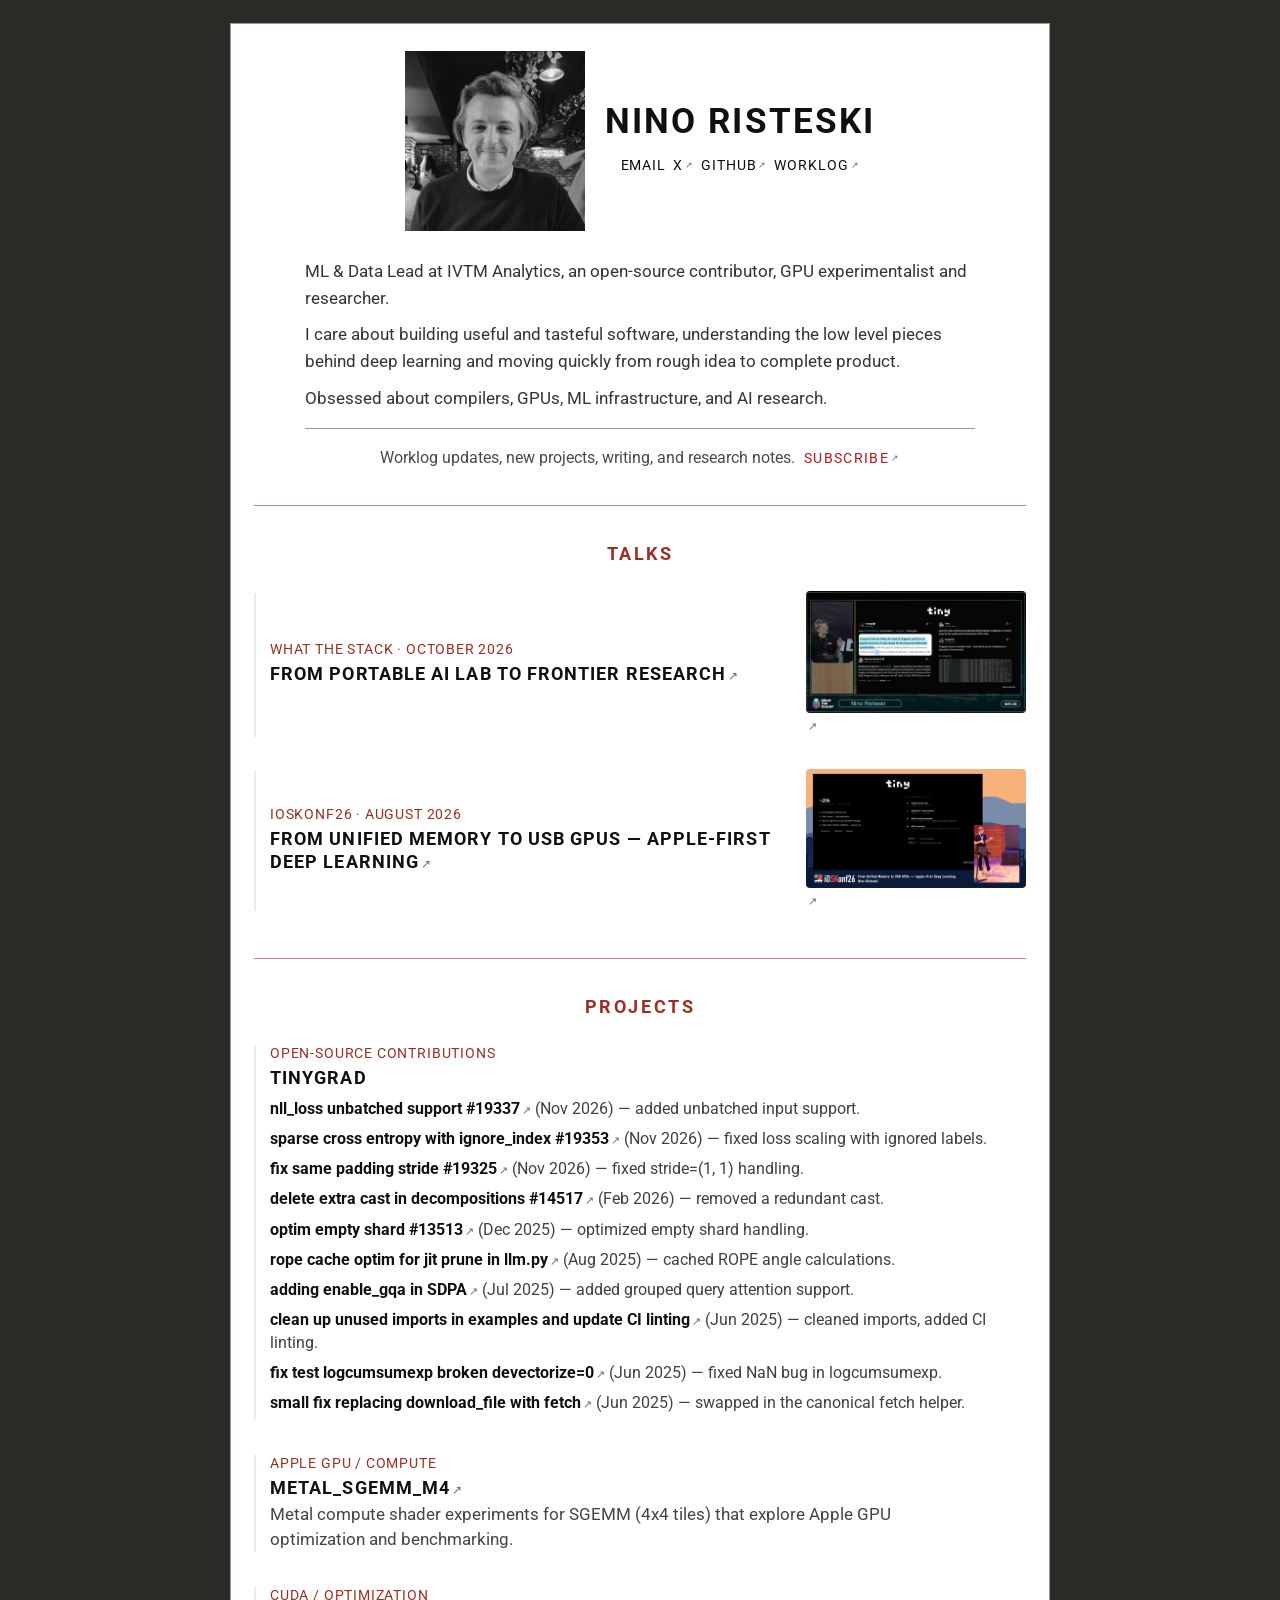
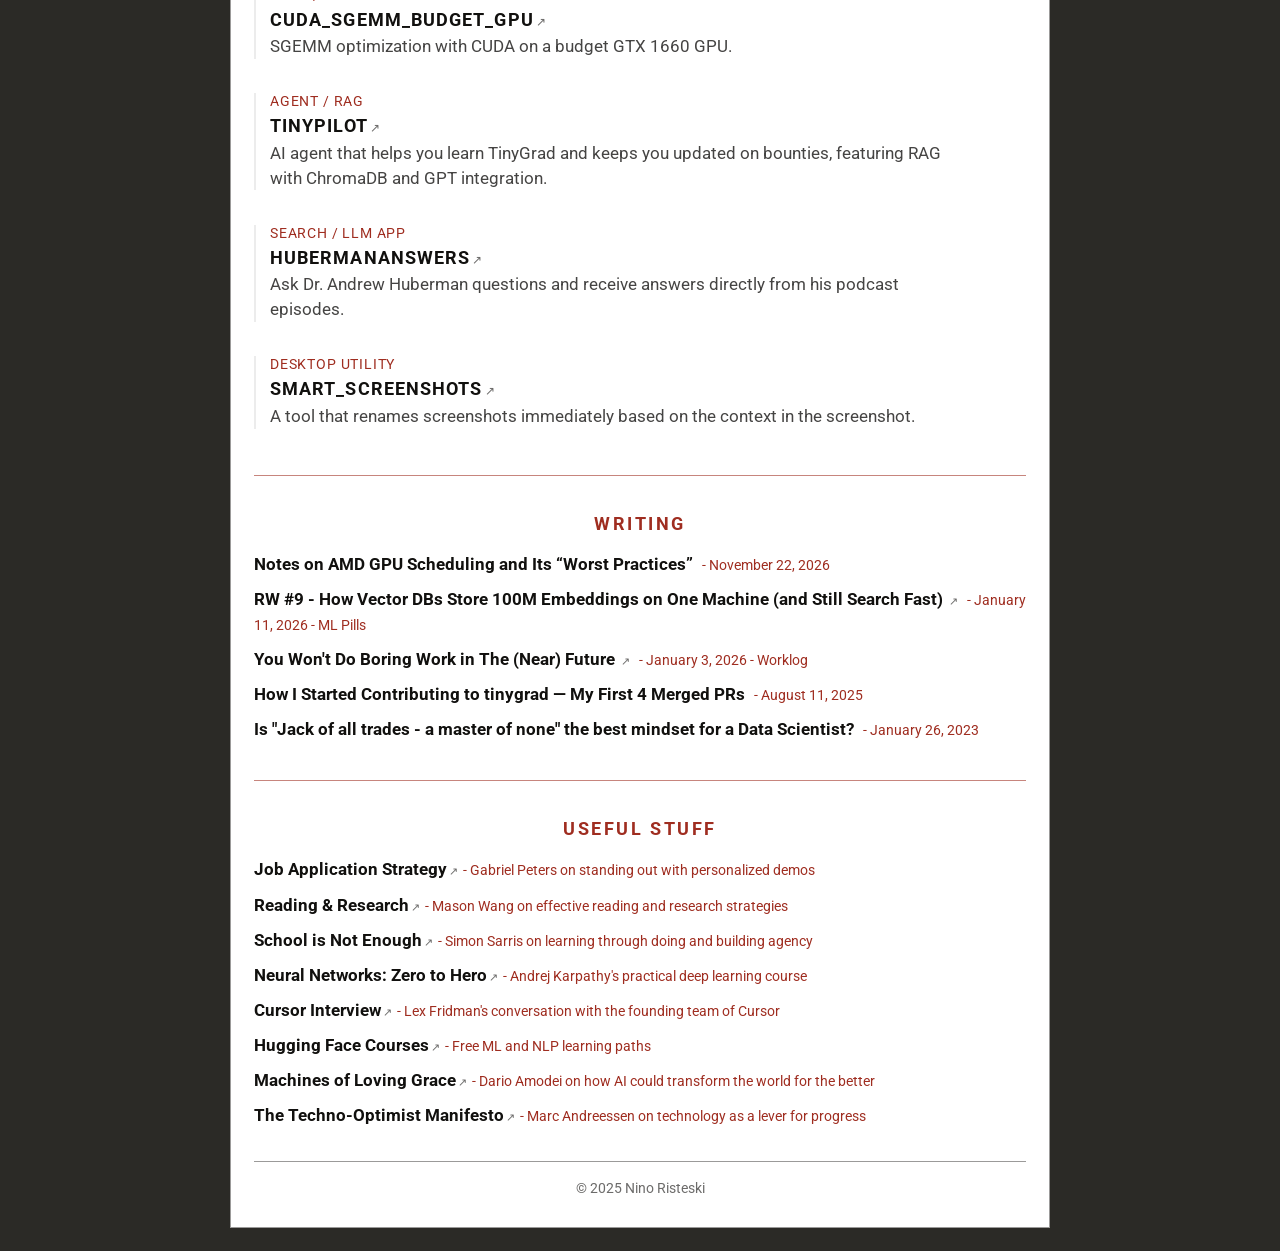
==== index.html @ a2859f85 "add AMD GPU scheduling paper notes to Writing Co-Authored-By: Claude Sonnet 5.5 <noreply@anthropic.c" ====
<!DOCTYPE HTML>
<html lang="en">
<head>
  <meta http-equiv="Content-Type" content="text/html; charset=UTF-8">
  <title>Nino Risteski - ML Engineer</title>
  <meta name="author" content="Nino Risteski">
  <meta name="viewport" content="width=device-width, initial-scale=1.0">
  <link rel="stylesheet" type="text/css" href="stylesheet.css?v=63">
  <link rel="icon" type="image/x-icon" href="favicon/favicon.ico">
  <link rel="apple-touch-icon" sizes="180x180" href="favicon/apple-touch-icon.png">
  <link rel="icon" type="image/png" sizes="32x32" href="favicon/favicon-32x32.png">
  <link rel="icon" type="image/png" sizes="16x16" href="favicon/favicon-16x16.png">
</head>

<body>
  <div class="container">
    <header>
      <div class="header-content">
        <div class="profile-container">
          <div class="profile-image">
            <img src="images/ninopic.jpg" alt="Nino Risteski">
          </div>
        </div>
        <div class="name-title">
          <h1>Nino Risteski</h1>
          <div class="social-links">
            <a href="mailto:ninoristeski@gmail.com">Email</a>
            <a href="https://x.com/ninoristeski">X</a>
            <a href="https://github.com/NinoRisteski/">GitHub</a>
            <a href="https://ninoworklog.substack.com/">Worklog</a>
          </div>
        </div>
      </div>
      
      <div class="intro" aria-label="About Nino Risteski">
        <p>ML &amp; Data Lead at IVTM Analytics, an open-source contributor, GPU experimentalist and researcher.</p>
        <p>I care about building useful and tasteful software, understanding the low level pieces behind deep learning and moving quickly from rough idea to complete product.</p>
        <p>Obsessed about compilers, GPUs, ML infrastructure, and AI research.</p>
      </div>
    </header>

    <section id="subscribe" class="newsletter">
      <p class="newsletter-intro">Worklog updates, new projects, writing, and research notes.</p>
      <a class="newsletter-cta" href="https://ninoworklog.substack.com/subscribe" target="_blank" rel="noopener">
        Subscribe
      </a>
    </section>

    <section id="talks">
      <h2>Talks</h2>
      <div class="projects-grid">
        <div class="project talk-item">
          <div class="talk-text">
            <span class="item-kicker">What The Stack &middot; October 2026</span>
            <h3><a href="https://youtu.be/bxaTsUgCaxg">From Portable AI Lab to Frontier Research</a></h3>
          </div>
          <a href="https://youtu.be/bxaTsUgCaxg" class="talk-image">
            <img src="images/wts-talk.png" alt="Slide from the What The Stack talk on tinygrad, with Nino Risteski presenting">
          </a>
        </div>
        <div class="project talk-item">
          <div class="talk-text">
            <span class="item-kicker">iOSKonf26 &middot; August 2026</span>
            <h3><a href="https://youtu.be/51cpNUsY8YI">From Unified Memory to USB GPUs — Apple-First Deep Learning</a></h3>
          </div>
          <a href="https://youtu.be/51cpNUsY8YI" class="talk-image">
            <img src="images/ioskonf26-talk.png" alt="Slide from the iOSKonf26 talk on Apple-first deep learning, with Nino Risteski presenting">
          </a>
        </div>
      </div>
    </section>

    <section id="projects">
      <h2>Projects</h2>
      <div class="projects-grid">
        <div class="project">
          <span class="item-kicker">Open-source Contributions</span>
          <h3>Tinygrad</h3>
          <ul class="project-commits">
            <li><a href="https://github.com/tinygrad/tinygrad/pull/19337"><strong>nll_loss unbatched support #19337</strong></a> (Nov 2026) — added unbatched input support.</li>
            <li><a href="https://github.com/tinygrad/tinygrad/pull/19353"><strong>sparse cross entropy with ignore_index #19353</strong></a> (Nov 2026) — fixed loss scaling with ignored labels.</li>
            <li><a href="https://github.com/tinygrad/tinygrad/pull/19325"><strong>fix same padding stride #19325</strong></a> (Nov 2026) — fixed stride=(1, 1) handling.</li>
            <li><a href="https://github.com/tinygrad/tinygrad/pull/14517"><strong>delete extra cast in decompositions #14517</strong></a> (Feb 2026) — removed a redundant cast.</li>
            <li><a href="https://github.com/tinygrad/tinygrad/pull/13598"><strong>optim empty shard #13513</strong></a> (Dec 2025) — optimized empty shard handling.</li>
            <li><a href="https://github.com/tinygrad/tinygrad/pull/11678"><strong>rope cache optim for jit prune in llm.py</strong></a> (Aug 2025) — cached ROPE angle calculations.</li>
            <li><a href="https://github.com/tinygrad/tinygrad/pull/11097"><strong>adding enable_gqa in SDPA</strong></a> (Jul 2025) — added grouped query attention support.</li>
            <li><a href="https://github.com/tinygrad/tinygrad/pull/11024"><strong>clean up unused imports in examples and update CI linting</strong></a> (Jun 2025) — cleaned imports, added CI linting.</li>
            <li><a href="https://github.com/tinygrad/tinygrad/pull/10880"><strong>fix test logcumsumexp broken devectorize=0</strong></a> (Jun 2025) — fixed NaN bug in logcumsumexp.</li>
            <li><a href="https://github.com/tinygrad/tinygrad/pull/10877"><strong>small fix replacing download_file with fetch</strong></a> (Jun 2025) — swapped in the canonical fetch helper.</li>
          </ul>
        </div>
        <div class="project">
          <span class="item-kicker">Apple GPU / Compute</span>
          <h3><a href="https://github.com/NinoRisteski/METAL_SGEMM_M4">METAL_SGEMM_M4</a></h3>
          <p>Metal compute shader experiments for SGEMM (4x4 tiles) that explore Apple GPU optimization and benchmarking.</p>
        </div>
        <div class="project">
          <span class="item-kicker">CUDA / Optimization</span>
          <h3><a href="https://github.com/NinoRisteski/CUDA_SGEMM_BUDGET_GPU">CUDA_SGEMM_BUDGET_GPU</a></h3>
          <p>SGEMM optimization with CUDA on a budget GTX 1660 GPU.</p>
        </div>
        <div class="project">
          <span class="item-kicker">Agent / RAG</span>
          <h3><a href="https://github.com/NinoRisteski/tinypilot">TinyPilot</a></h3>
          <p>AI agent that helps you learn TinyGrad and keeps you updated on bounties, featuring RAG with ChromaDB and GPT integration.</p>
        </div>
        <div class="project">
          <span class="item-kicker">Search / LLM App</span>
          <h3><a href="https://github.com/NinoRisteski/HubermanAnswers">HubermanAnswers</a></h3>
          <p>Ask Dr. Andrew Huberman questions and receive answers directly from his podcast episodes.</p>
        </div>
        <div class="project">
          <span class="item-kicker">Desktop Utility</span>
          <h3><a href="https://github.com/NinoRisteski/smart_screenshots">smart_screenshots</a></h3>
          <p>A tool that renames screenshots immediately based on the context in the screenshot.</p>
        </div>
      </div>
    </section>

    <section id="blog">
      <h2>Writing</h2>
      <ul class="blog-list">
        <li>
          <a href="blogs/amd-gpu-scheduling-worst-practices.html">
            <strong>Notes on AMD GPU Scheduling and Its “Worst Practices”</strong>
          </a>
          <span class="post-date">November 22, 2026</span>
        </li>
        <li>
          <a href="https://mlpills.substack.com/p/rw-9-how-vector-dbs-store-100m-embeddings">
            <strong>RW #9 - How Vector DBs Store 100M Embeddings on One Machine (and Still Search Fast)</strong>
          </a>
          <span class="post-date">January 11, 2026 - ML Pills</span>
        </li>
        <li>
          <a href="https://ninoworklog.substack.com/p/you-wont-do-boring-work-in-the-near">
            <strong>You Won't Do Boring Work in The (Near) Future</strong>
          </a>
          <span class="post-date">January 3, 2026 - Worklog</span>
        </li>
        <li>
          <a href="blogs/how-i-started-contributing-to-tinygrad.html">
            <strong>How I Started Contributing to tinygrad — My First 4 Merged PRs</strong>
          </a>
          <span class="post-date">August 11, 2025</span>
        </li>
        <li>
          <a href="blogs/jack-of-all-trades-data-scientist.html">
            <strong>Is "Jack of all trades - a master of none" the best mindset for a Data Scientist?</strong>
          </a>
          <span class="post-date">January 26, 2023</span>
        </li>
      </ul>
    </section>

    <section id="recommendations">
      <h2>Useful Stuff</h2>
      <ul class="recommendations-list">
        <li><a href="https://x.com/GabrielPeterss4/status/1898566138352820561"><strong>Job Application Strategy</strong></a><span class="item-note">Gabriel Peters on standing out with personalized demos</span></li>
        <li><a href="https://masonjwang.com/writing/reading-research"><strong>Reading & Research</strong></a><span class="item-note">Mason Wang on effective reading and research strategies</span></li>
        <li><a href="https://map.simonsarris.com/p/school-is-not-enough"><strong>School is Not Enough</strong></a><span class="item-note">Simon Sarris on learning through doing and building agency</span></li>
        <li><a href="https://karpathy.ai/zero-to-hero.html"><strong>Neural Networks: Zero to Hero</strong></a><span class="item-note">Andrej Karpathy's practical deep learning course</span></li>
        <li><a href="https://x.com/lexfridman/status/1843010390772605183"><strong>Cursor Interview</strong></a><span class="item-note">Lex Fridman's conversation with the founding team of Cursor</span></li>
        <li><a href="https://huggingface.co/learn"><strong>Hugging Face Courses</strong></a><span class="item-note">Free ML and NLP learning paths</span></li>
        <li><a href="https://darioamodei.com/machines-of-loving-grace"><strong>Machines of Loving Grace</strong></a><span class="item-note">Dario Amodei on how AI could transform the world for the better</span></li>
        <li><a href="https://a16z.com/the-techno-optimist-manifesto/"><strong>The Techno-Optimist Manifesto</strong></a><span class="item-note">Marc Andreessen on technology as a lever for progress</span></li>
      </ul>
    </section>

    <footer>
      <p>© 2025 Nino Risteski</p>
    </footer>
  </div>
</body>
</html>
---- stylesheet.css ----
@import url('https://fonts.googleapis.com/css2?family=Roboto:wght@300;400;500;700&display=swap');

:root {
  --outer-color: #2b2a26;
  --background-color: #ffffff;
  --paper-color: #ffffff;
  --text-color: #11100e;
  --muted-color: rgba(17, 16, 14, 0.62);
  --faint-color: rgba(17, 16, 14, 0.08);
  --border-color: rgba(17, 16, 14, 0.22);
  --strong-border-color: rgba(17, 16, 14, 0.42);
  --accent-color: #b81717;
  --accent-soft: rgba(184, 23, 23, 0.08);
  --secondary-accent: #1f4f7a;
  --secondary-soft: rgba(31, 79, 122, 0.08);
  --gold-accent: #a36a13;
  --section-color: #9f2d20;
  --font-heading: 'Roboto', Arial, sans-serif;
  --font-body: 'Roboto', Arial, sans-serif;
}

* {
  box-sizing: border-box;
  margin: 0;
  padding: 0;
}

html {
  background: var(--outer-color);
  font-size: 20px;
}

body {
  min-height: 100vh;
  color: var(--text-color);
  background: var(--outer-color);
  font-family: var(--font-body);
  font-size: 16px;
  font-weight: 400;
  line-height: 1.5;
  letter-spacing: 0;
  padding: 1.15rem;
}

.container {
  position: relative;
  width: min(100%, 820px);
  margin: 0 auto;
  padding: 1.15rem 1.15rem 1.4rem;
  border: 1px solid var(--strong-border-color);
  background: var(--background-color);
}

h1,
h2,
h3,
h4,
h5,
h6 {
  color: var(--text-color);
  font-family: var(--font-heading);
  line-height: 1.25;
  text-transform: uppercase;
}

h1 {
  margin-bottom: 0.25rem;
  font-size: 1.45rem;
  letter-spacing: 0.06em;
}

h2 {
  font-size: 0.92rem;
  letter-spacing: 0.14em;
}

h3 {
  margin-bottom: 0.2rem;
  font-size: 0.9rem;
  letter-spacing: 0.06em;
}

p {
  margin-bottom: 0.55rem;
}

a {
  position: relative;
  color: var(--text-color);
  text-decoration: none;
  text-decoration-thickness: 1px;
  text-underline-offset: 3px;
  transition: color 0.18s ease, border-color 0.18s ease, background-color 0.18s ease;
}

a[href^="http"]::after {
  content: '↗';
  margin-left: 0.18em;
  color: var(--muted-color);
  font-size: 0.68em;
  font-weight: 400;
}

a:hover {
  color: var(--accent-color);
}

a:hover::after {
  color: var(--accent-color);
}

a::before {
  content: '';
  position: absolute;
  right: 0;
  bottom: -2px;
  left: 0;
  height: 1px;
  background: currentColor;
  transform: scaleX(0);
  transform-origin: left;
  transition: transform 0.18s ease;
}

a:hover::before {
  transform: scaleX(1);
}

header {
  display: flex;
  flex-direction: column;
  align-items: center;
  margin-bottom: 0.85rem;
  text-align: center;
}

.header-content {
  display: flex;
  align-items: center;
  justify-content: center;
  gap: 1rem;
  width: 100%;
  margin-bottom: 0.7rem;
}

.profile-container {
  flex-shrink: 0;
}

.profile-image {
  width: 180px;
  height: 180px;
  overflow: hidden;
}

.profile-image img {
  display: block;
  width: 100%;
  height: 100%;
  object-fit: cover;
}

.name-title {
  max-width: 430px;
  text-align: center;
}

.social-links {
  display: flex;
  flex-wrap: wrap;
  justify-content: center;
  gap: 0.35rem;
}

.social-links a {
  display: inline-flex;
  align-items: center;
  min-height: 1.65rem;
  padding: 0;
  font-size: 0.68rem;
  letter-spacing: 0.07em;
  text-transform: uppercase;
}

.social-links a:hover {
  color: var(--accent-color);
}

.social-links a::before {
  display: none;
}

.intro {
  position: relative;
  width: min(100%, 670px);
  padding: 0.65rem 0 0;
  color: rgba(17, 16, 14, 0.85);
  font-size: 0.86rem;
  line-height: 1.55;
  text-align: left;
}

.intro p {
  margin-bottom: 0.5rem;
}

.intro p:last-child {
  margin-bottom: 0;
}

.research-line {
  margin-top: 0.55rem;
  padding-top: 0.55rem;
  border-top: 1px solid var(--border-color);
}

.research-line span {
  display: block;
  margin-bottom: 0.18rem;
  color: var(--accent-color);
  font-size: inherit;
  font-weight: 400;
  letter-spacing: 0.1em;
  text-transform: uppercase;
}

.newsletter {
  display: flex;
  align-items: center;
  justify-content: center;
  gap: 0.45rem;
  max-width: 670px;
  margin: 0.75rem auto 0.95rem;
  padding: 0.5rem 0;
}

.newsletter-intro {
  margin: 0;
  color: rgba(17, 16, 14, 0.76);
  font-size: 0.8rem;
}

.newsletter-cta {
  display: inline-flex;
  align-items: center;
  justify-content: center;
  min-height: 1.85rem;
  padding: 0;
  color: var(--accent-color);
  font-size: 0.68rem;
  letter-spacing: 0.1em;
  text-transform: uppercase;
  white-space: nowrap;
}

.newsletter-cta::before {
  display: none;
}

.newsletter-cta::after {
  color: var(--accent-color);
}

.newsletter-cta:hover {
  color: var(--text-color);
}

section {
  position: relative;
  padding: 1.8rem 0 1.6rem;
  border-top: 1px solid var(--strong-border-color);
}

section > h2 {
  margin-bottom: 0.65rem;
}

#talks > h2,
#projects > h2,
#blog > h2,
#recommendations > h2 {
  text-align: center;
}

#projects,
#talks,
#blog,
#recommendations {
  border-top-color: rgba(159, 45, 32, 0.58);
}

#projects > h2,
#projects .item-kicker,
#talks > h2,
#talks .item-kicker,
#blog > h2,
#blog .post-date,
#recommendations > h2,
#recommendations .item-note {
  color: var(--section-color);
}

.projects-grid {
  display: grid;
  gap: 0.3rem;
}

.project {
  position: relative;
  padding: 0.62rem 0 0.66rem 0.8rem;
}

.project::before {
  content: '';
  position: absolute;
  top: 0.72rem;
  bottom: 0.72rem;
  left: 0;
  width: 2px;
  background: var(--faint-color);
}

.project:hover::before {
  background: var(--accent-color);
}

.project p {
  max-width: 700px;
  margin: 0;
  color: rgba(17, 16, 14, 0.78);
}

.item-kicker,
.post-date,
.item-note {
  display: block;
  color: var(--muted-color);
  font-size: 0.68rem;
  letter-spacing: 0.06em;
}

.item-kicker {
  margin-bottom: 0.18rem;
  text-transform: uppercase;
}

.project-commits {
  margin-top: 0.38rem;
  padding-left: 0;
  list-style: none;
}

.talk-item {
  display: flex;
  align-items: center;
  gap: 1.2rem;
  justify-content: space-between;
}

.talk-text {
  flex: 1;
  min-width: 0;
}

.talk-image {
  flex-shrink: 0;
  display: block;
  width: 220px;
}

.talk-image img {
  display: block;
  width: 100%;
  height: auto;
  border-radius: 4px;
}

@media (max-width: 640px) {
  .talk-item {
    flex-direction: column;
    align-items: flex-start;
  }

  .talk-image {
    width: 100%;
  }
}

.project-commits li {
  position: relative;
  margin-bottom: 0.34rem;
  color: rgba(17, 16, 14, 0.8);
  font-size: 0.82rem;
  line-height: 1.42;
}

.blog-list,
.recommendations-list {
  list-style: none;
}

.blog-list li,
.recommendations-list li {
  display: block;
  padding: 0.26rem 0;
}

.blog-list a,
.recommendations-list a {
  font-weight: 700;
}

.blog-list .post-date,
.recommendations-list .item-note {
  display: inline;
  margin-left: 0.25rem;
  font-size: 0.7rem;
  letter-spacing: 0;
}

.blog-list .post-date::before,
.recommendations-list .item-note::before {
  content: '- ';
}

#recommendations {
  padding-bottom: 0.55rem;
}

footer {
  margin-top: 0.8rem;
  padding-top: 0.8rem;
  border-top: 1px solid var(--strong-border-color);
  color: var(--muted-color);
  font-size: 0.68rem;
  text-align: center;
}

footer p {
  margin: 0;
}

.blog-post-container {
  min-height: 100vh;
  padding-top: 1.25rem;
}

.blog-post-container header {
  align-items: center;
  margin-bottom: 1rem;
  padding-bottom: 0.8rem;
  border-bottom: 1px solid var(--strong-border-color);
  text-align: left;
}

.blog-post-container .back-link {
  display: inline-block;
  margin-bottom: 0.85rem;
  color: var(--muted-color);
  font-size: 0.72rem;
  letter-spacing: 0.08em;
  text-transform: uppercase;
}

.blog-post-container .back-link::after {
  content: '';
}

.blog-post-container h1 {
  max-width: 680px;
  margin-bottom: 0.35rem;
  font-size: 1.35rem;
}

.post-meta {
  color: var(--muted-color);
  font-size: 0.78rem;
}

.blog-post-content {
  max-width: 680px;
  margin: 0 auto;
  font-size: 16px;
  line-height: 1.65;
}

.blog-post-content h1 {
  margin: 0.2rem 0 0.8rem;
  font-size: 1.25rem;
}

.blog-post-content h2 {
  margin: 1.3rem 0 0.5rem;
  padding-top: 0.6rem;
  border-top: 1px solid var(--border-color);
  font-size: 1rem;
  letter-spacing: 0.08em;
}

.blog-post-content h3 {
  margin: 1rem 0 0.4rem;
  font-size: 0.9rem;
}

.blog-post-content p {
  margin-bottom: 0.85rem;
}

.blog-post-content ul,
.blog-post-content ol {
  margin: 0 0 0.95rem;
  padding-left: 1.2rem;
}

.blog-post-content li {
  margin-bottom: 0.3rem;
}

.blog-post-content code {
  padding: 0;
  color: var(--accent-color);
  font-family: ui-monospace, SFMono-Regular, Menlo, Monaco, Consolas, monospace;
  font-size: 0.9em;
}

.blog-post-content pre,
.blog-post-content .codehilite {
  margin: 0.9rem 0 1rem;
  padding: 0.65rem 0;
  overflow-x: auto;
  border-top: 1px solid var(--border-color);
  border-bottom: 1px solid var(--border-color);
}

.blog-post-content pre code {
  padding: 0;
  background: transparent;
}

.blog-post-content .codehilite pre {
  margin: 0;
  padding: 0;
  border: 0;
  background: transparent !important;
}

.blog-post-content .hero-image {
  display: flex;
  justify-content: center;
  margin: 0.9rem 0 1.1rem;
}

.blog-post-content .hero-image img {
  max-width: 100%;
  height: auto;
  border: 1px solid var(--border-color);
}

@media (min-width: 768px) {
  body {
    font-size: 16.5px;
  }

  h1 {
    font-size: 1.75rem;
  }

  .container {
    padding-top: 1.35rem;
  }
}

@media (max-width: 640px) {
  body {
    padding: 0.65rem;
  }

  .container {
    padding: 1rem 0.9rem 1.3rem;
  }

  .header-content {
    flex-direction: column;
    gap: 0.75rem;
  }

  .name-title {
    text-align: center;
  }

  .social-links {
    justify-content: center;
  }

  .intro {
    padding-right: 0.65rem;
    padding-left: 0.65rem;
    font-size: 0.8rem;
  }

  .research-line {
    display: block;
  }

  .research-line span {
    display: block;
    margin-bottom: 0.22rem;
  }

  .newsletter {
    align-items: center;
    flex-wrap: wrap;
    gap: 0.35rem;
    text-align: center;
  }
}
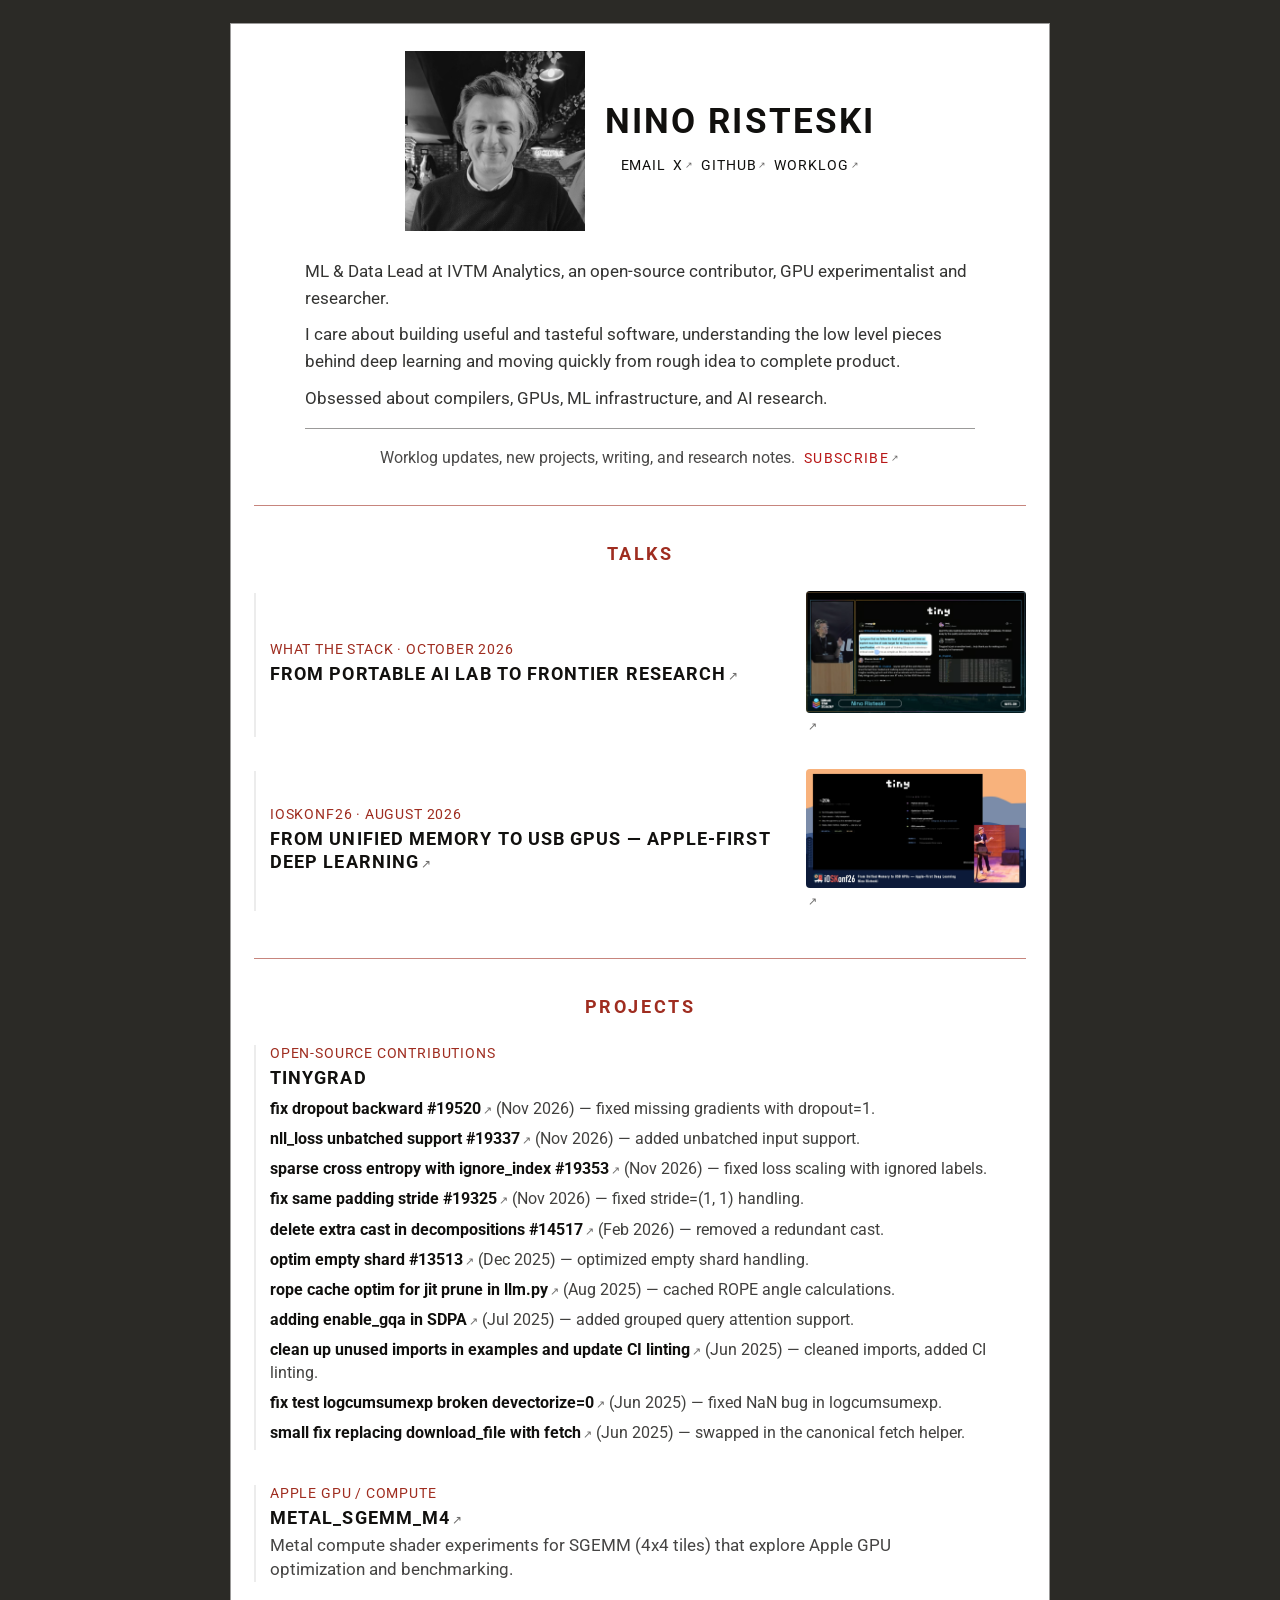
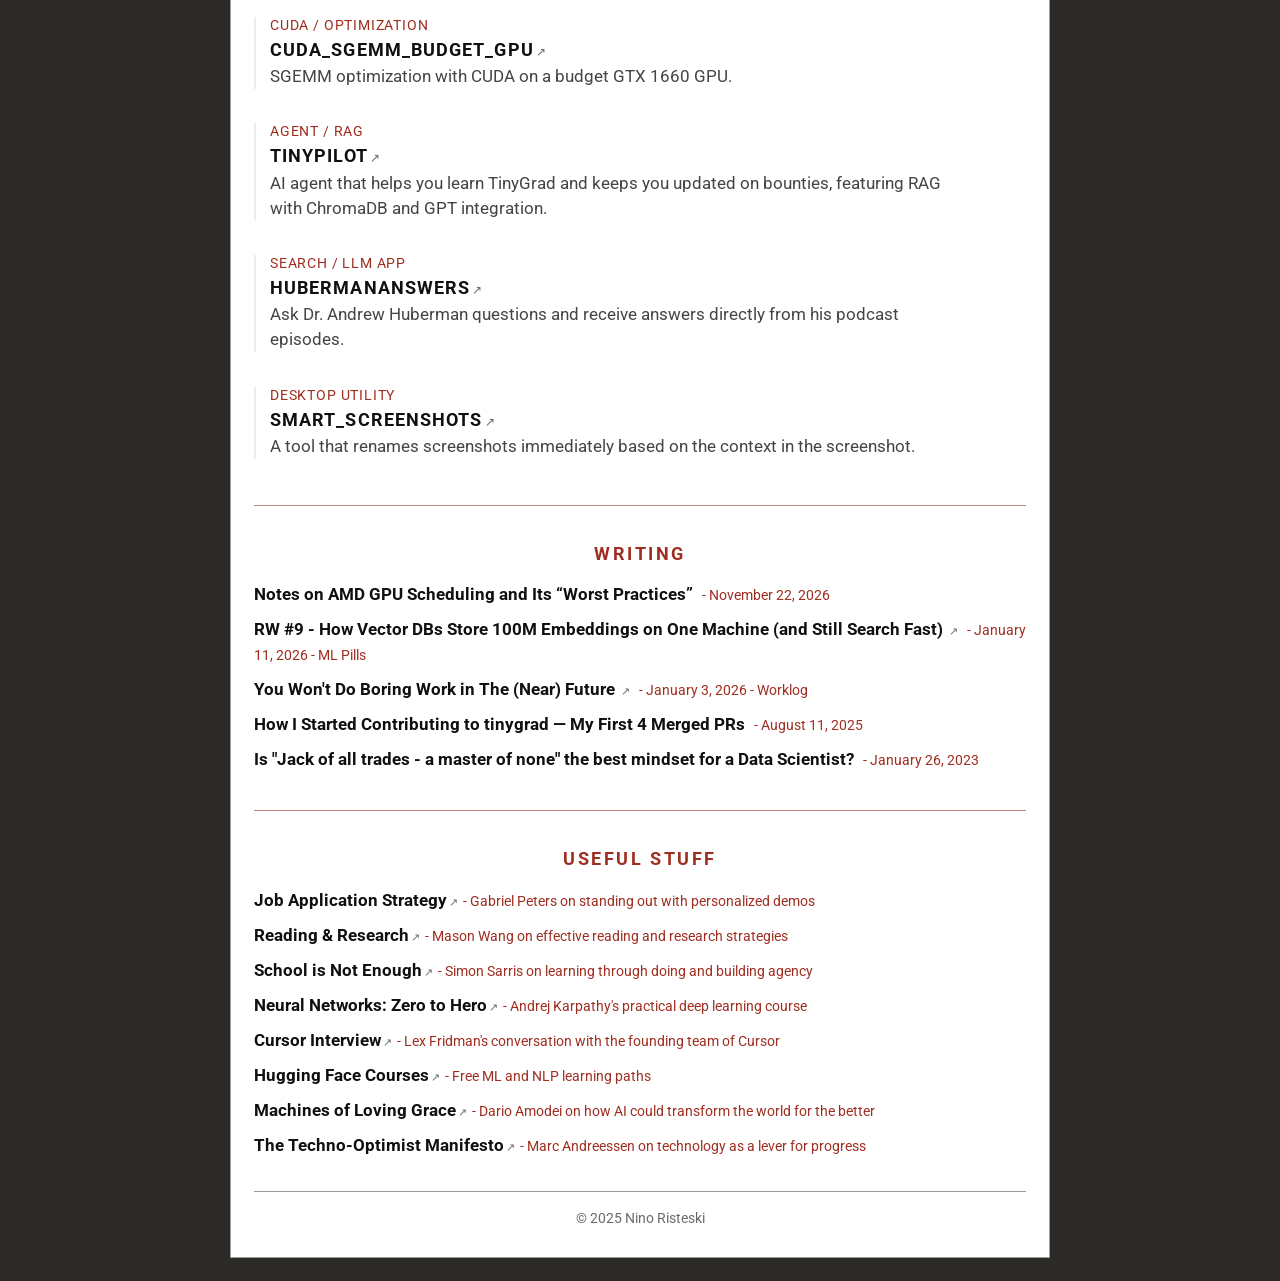
==== commit 36ab4d74: "add tinygrad PR #19520 Co-Authored-By: Claude Sonnet 5.5 <noreply@anthropic.com>" ====
--- a/index.html
+++ b/index.html
@@ -77,6 +77,7 @@
           <span class="item-kicker">Open-source Contributions</span>
           <h3>Tinygrad</h3>
           <ul class="project-commits">
+            <li><a href="https://github.com/tinygrad/tinygrad/pull/19520"><strong>fix dropout backward #19520</strong></a> (Nov 2026) — fixed missing gradients with dropout=1.</li>
             <li><a href="https://github.com/tinygrad/tinygrad/pull/19337"><strong>nll_loss unbatched support #19337</strong></a> (Nov 2026) — added unbatched input support.</li>
             <li><a href="https://github.com/tinygrad/tinygrad/pull/19353"><strong>sparse cross entropy with ignore_index #19353</strong></a> (Nov 2026) — fixed loss scaling with ignored labels.</li>
             <li><a href="https://github.com/tinygrad/tinygrad/pull/19325"><strong>fix same padding stride #19325</strong></a> (Nov 2026) — fixed stride=(1, 1) handling.</li>
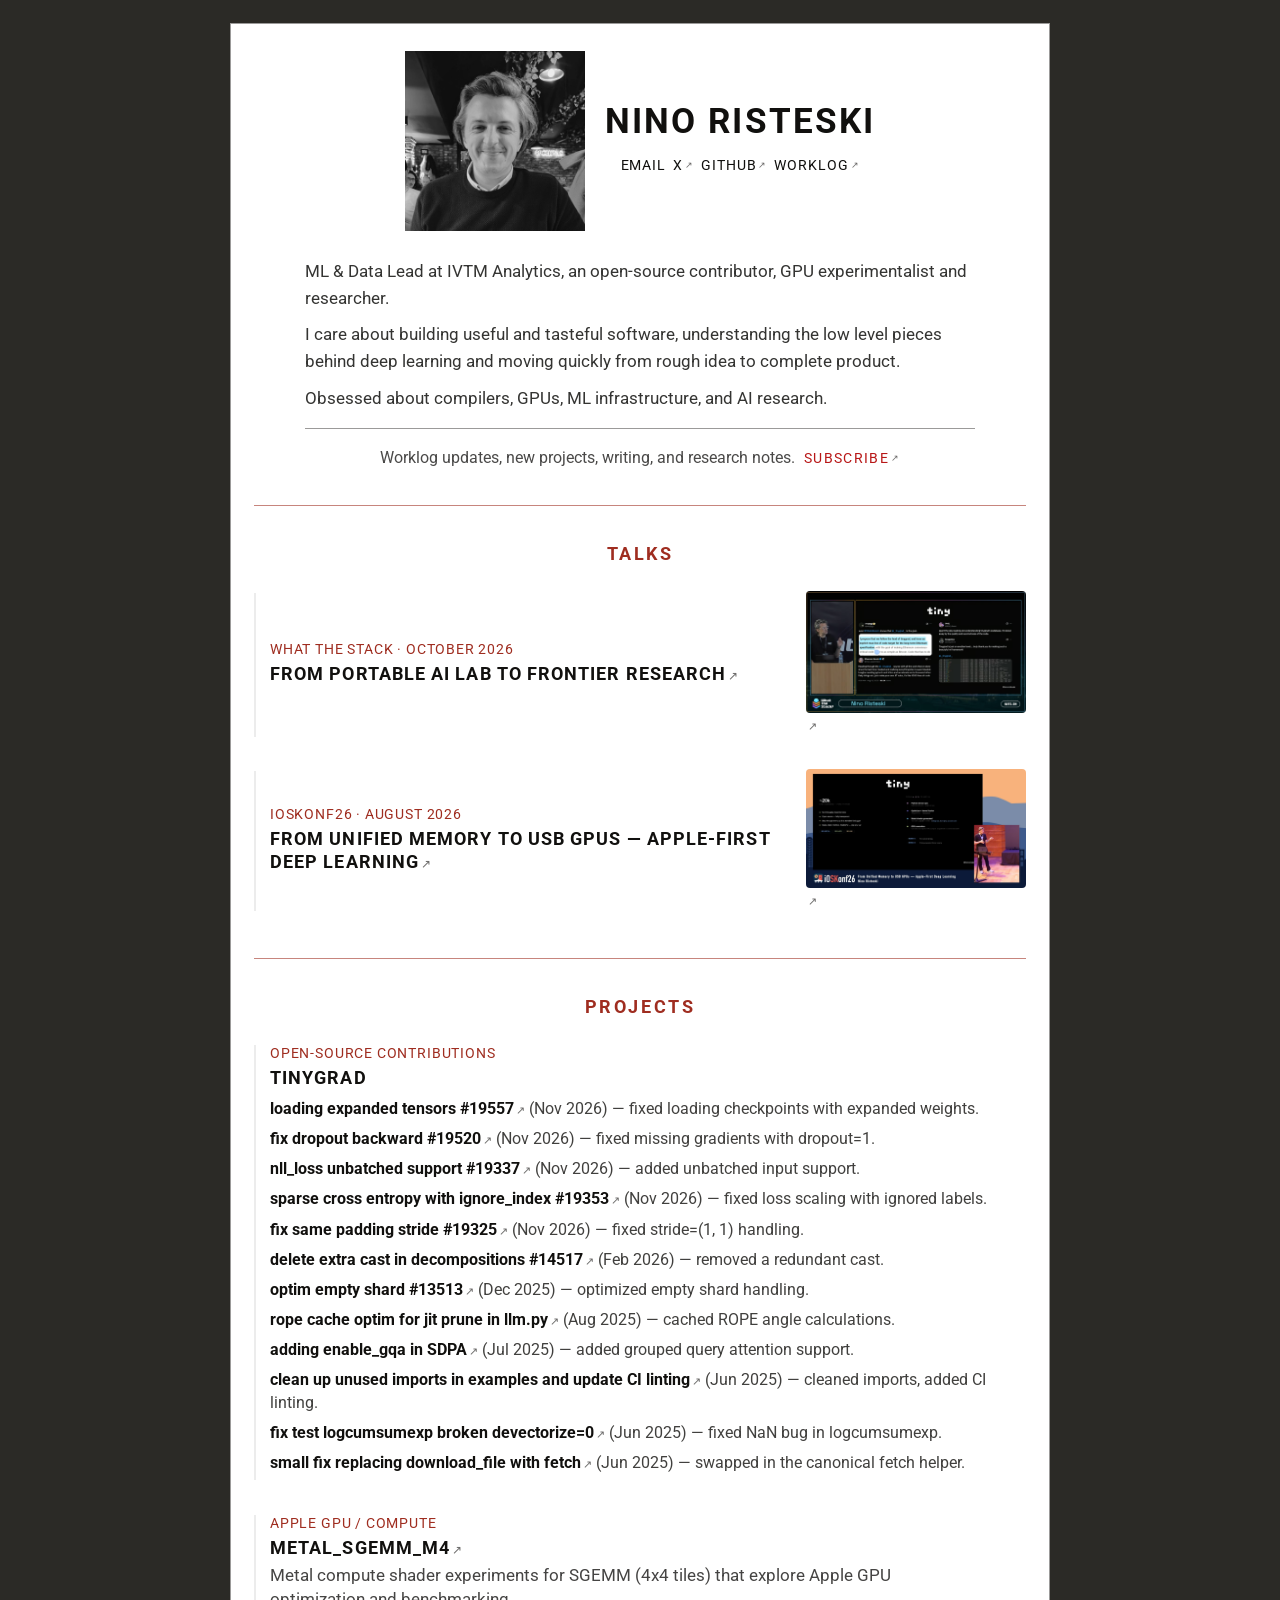
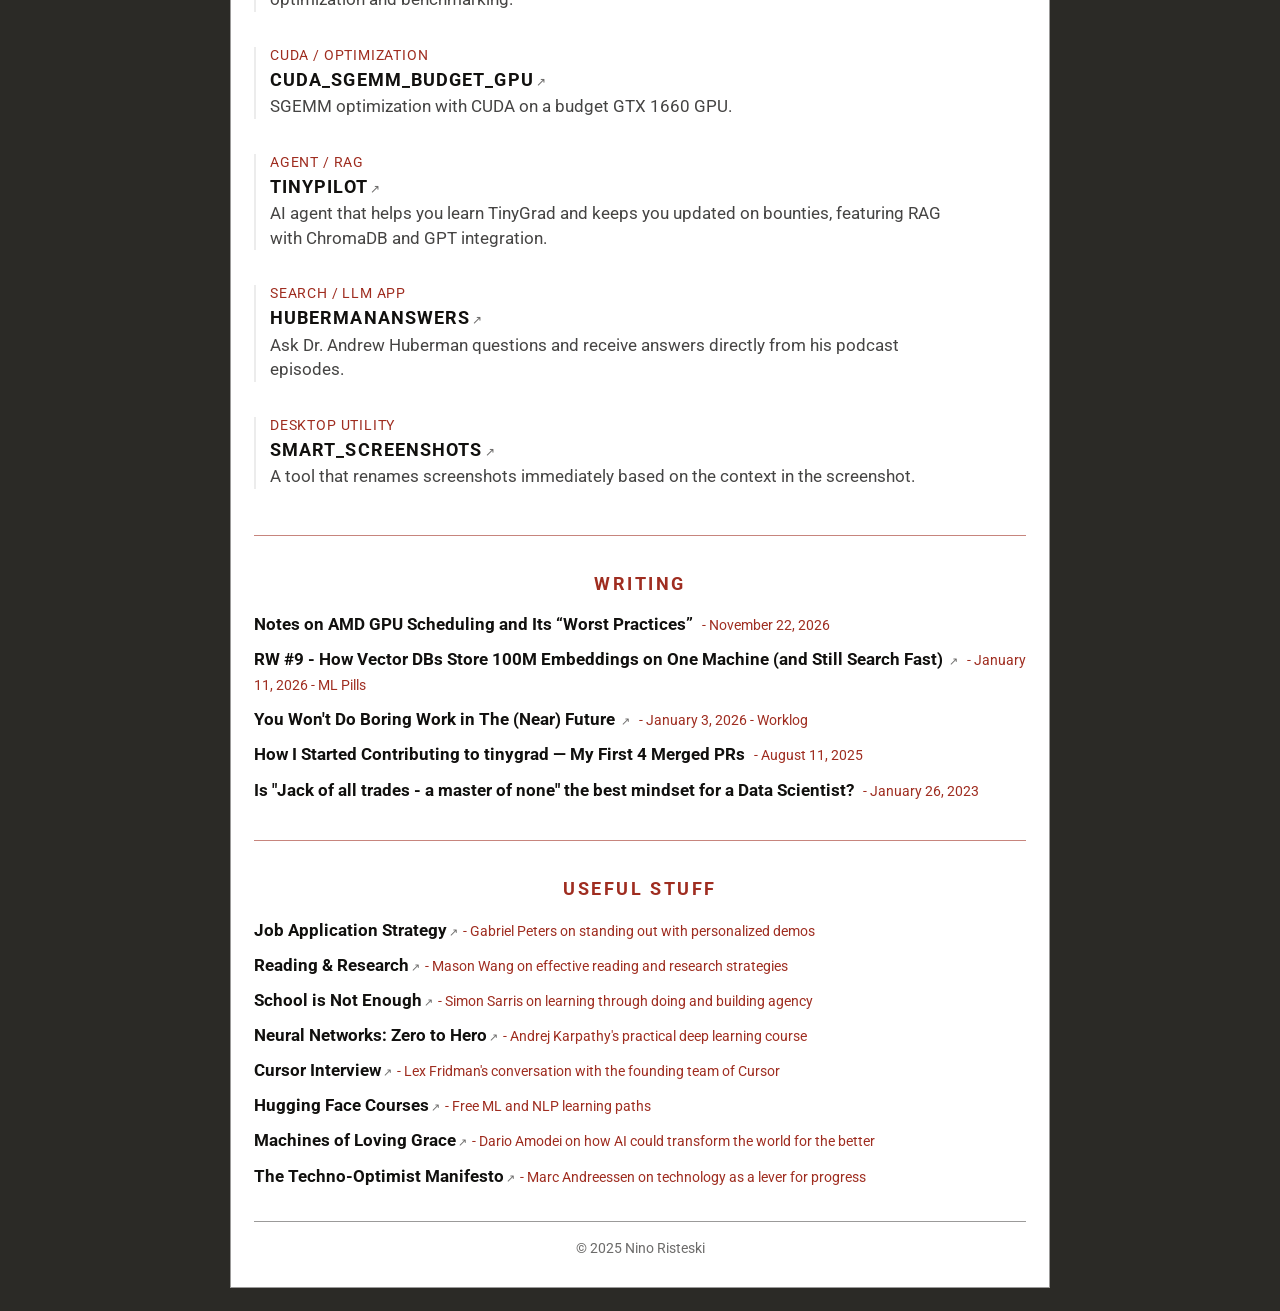
==== commit a24291bc: "add tinygrad PR #19557 Co-Authored-By: Claude Sonnet 5.5 <noreply@anthropic.com>" ====
--- a/index.html
+++ b/index.html
@@ -77,6 +77,7 @@
           <span class="item-kicker">Open-source Contributions</span>
           <h3>Tinygrad</h3>
           <ul class="project-commits">
+            <li><a href="https://github.com/tinygrad/tinygrad/pull/19557"><strong>loading expanded tensors #19557</strong></a> (Nov 2026) — fixed loading checkpoints with expanded weights.</li>
             <li><a href="https://github.com/tinygrad/tinygrad/pull/19520"><strong>fix dropout backward #19520</strong></a> (Nov 2026) — fixed missing gradients with dropout=1.</li>
             <li><a href="https://github.com/tinygrad/tinygrad/pull/19337"><strong>nll_loss unbatched support #19337</strong></a> (Nov 2026) — added unbatched input support.</li>
             <li><a href="https://github.com/tinygrad/tinygrad/pull/19353"><strong>sparse cross entropy with ignore_index #19353</strong></a> (Nov 2026) — fixed loss scaling with ignored labels.</li>
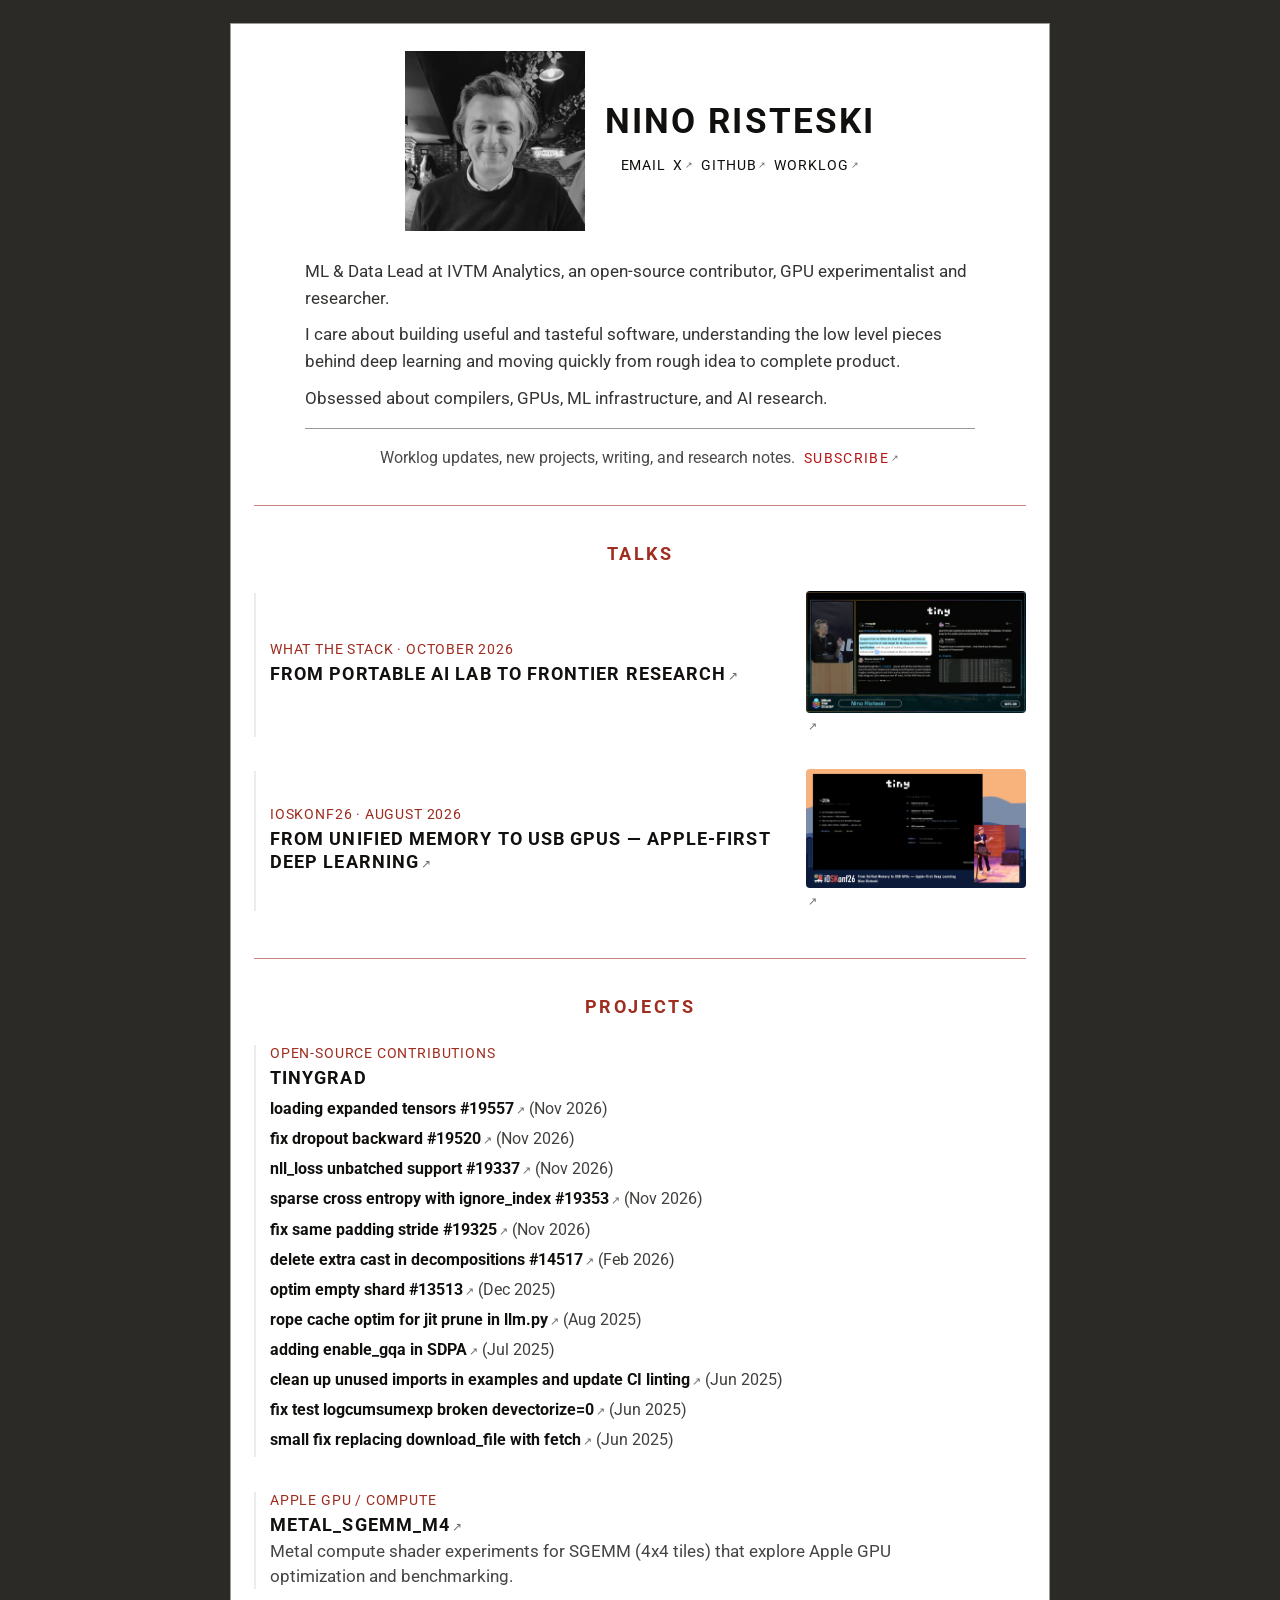
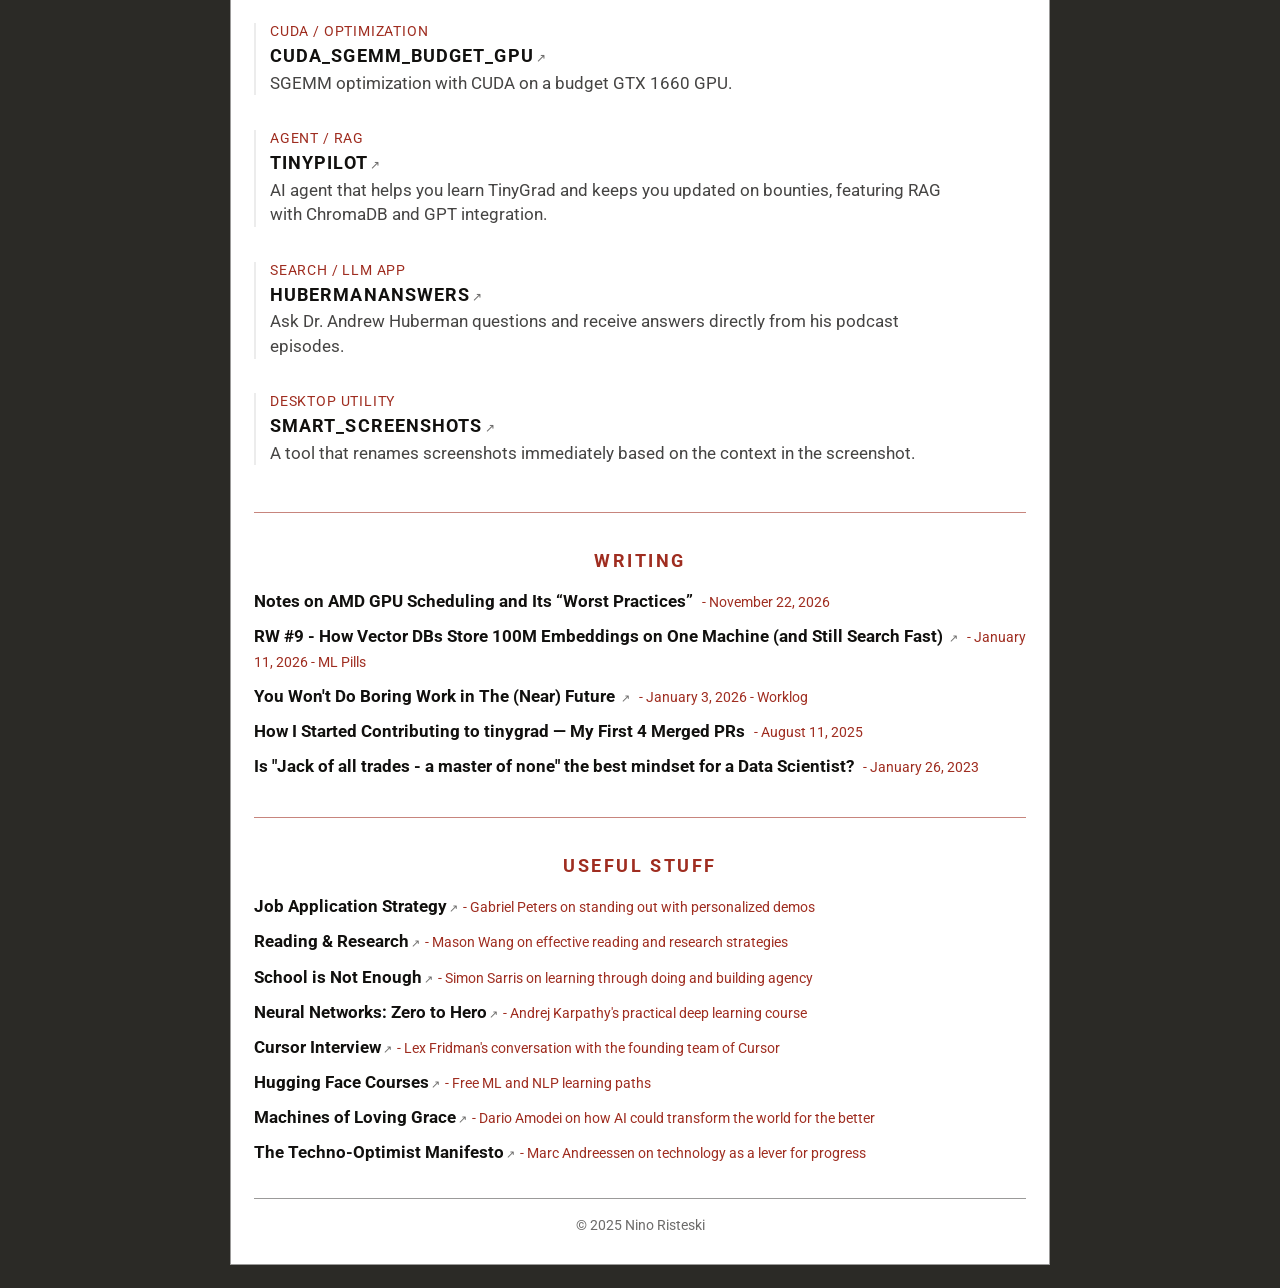
==== commit 7e0a931d: "remove descriptions from tinygrad contributions Co-Authored-By: Claude Sonnet 5.5 <noreply@anthropic" ====
--- a/index.html
+++ b/index.html
@@ -77,18 +77,18 @@
           <span class="item-kicker">Open-source Contributions</span>
           <h3>Tinygrad</h3>
           <ul class="project-commits">
-            <li><a href="https://github.com/tinygrad/tinygrad/pull/19557"><strong>loading expanded tensors #19557</strong></a> (Nov 2026) — fixed loading checkpoints with expanded weights.</li>
-            <li><a href="https://github.com/tinygrad/tinygrad/pull/19520"><strong>fix dropout backward #19520</strong></a> (Nov 2026) — fixed missing gradients with dropout=1.</li>
-            <li><a href="https://github.com/tinygrad/tinygrad/pull/19337"><strong>nll_loss unbatched support #19337</strong></a> (Nov 2026) — added unbatched input support.</li>
-            <li><a href="https://github.com/tinygrad/tinygrad/pull/19353"><strong>sparse cross entropy with ignore_index #19353</strong></a> (Nov 2026) — fixed loss scaling with ignored labels.</li>
-            <li><a href="https://github.com/tinygrad/tinygrad/pull/19325"><strong>fix same padding stride #19325</strong></a> (Nov 2026) — fixed stride=(1, 1) handling.</li>
-            <li><a href="https://github.com/tinygrad/tinygrad/pull/14517"><strong>delete extra cast in decompositions #14517</strong></a> (Feb 2026) — removed a redundant cast.</li>
-            <li><a href="https://github.com/tinygrad/tinygrad/pull/13598"><strong>optim empty shard #13513</strong></a> (Dec 2025) — optimized empty shard handling.</li>
-            <li><a href="https://github.com/tinygrad/tinygrad/pull/11678"><strong>rope cache optim for jit prune in llm.py</strong></a> (Aug 2025) — cached ROPE angle calculations.</li>
-            <li><a href="https://github.com/tinygrad/tinygrad/pull/11097"><strong>adding enable_gqa in SDPA</strong></a> (Jul 2025) — added grouped query attention support.</li>
-            <li><a href="https://github.com/tinygrad/tinygrad/pull/11024"><strong>clean up unused imports in examples and update CI linting</strong></a> (Jun 2025) — cleaned imports, added CI linting.</li>
-            <li><a href="https://github.com/tinygrad/tinygrad/pull/10880"><strong>fix test logcumsumexp broken devectorize=0</strong></a> (Jun 2025) — fixed NaN bug in logcumsumexp.</li>
-            <li><a href="https://github.com/tinygrad/tinygrad/pull/10877"><strong>small fix replacing download_file with fetch</strong></a> (Jun 2025) — swapped in the canonical fetch helper.</li>
+            <li><a href="https://github.com/tinygrad/tinygrad/pull/19557"><strong>loading expanded tensors #19557</strong></a> (Nov 2026)</li>
+            <li><a href="https://github.com/tinygrad/tinygrad/pull/19520"><strong>fix dropout backward #19520</strong></a> (Nov 2026)</li>
+            <li><a href="https://github.com/tinygrad/tinygrad/pull/19337"><strong>nll_loss unbatched support #19337</strong></a> (Nov 2026)</li>
+            <li><a href="https://github.com/tinygrad/tinygrad/pull/19353"><strong>sparse cross entropy with ignore_index #19353</strong></a> (Nov 2026)</li>
+            <li><a href="https://github.com/tinygrad/tinygrad/pull/19325"><strong>fix same padding stride #19325</strong></a> (Nov 2026)</li>
+            <li><a href="https://github.com/tinygrad/tinygrad/pull/14517"><strong>delete extra cast in decompositions #14517</strong></a> (Feb 2026)</li>
+            <li><a href="https://github.com/tinygrad/tinygrad/pull/13598"><strong>optim empty shard #13513</strong></a> (Dec 2025)</li>
+            <li><a href="https://github.com/tinygrad/tinygrad/pull/11678"><strong>rope cache optim for jit prune in llm.py</strong></a> (Aug 2025)</li>
+            <li><a href="https://github.com/tinygrad/tinygrad/pull/11097"><strong>adding enable_gqa in SDPA</strong></a> (Jul 2025)</li>
+            <li><a href="https://github.com/tinygrad/tinygrad/pull/11024"><strong>clean up unused imports in examples and update CI linting</strong></a> (Jun 2025)</li>
+            <li><a href="https://github.com/tinygrad/tinygrad/pull/10880"><strong>fix test logcumsumexp broken devectorize=0</strong></a> (Jun 2025)</li>
+            <li><a href="https://github.com/tinygrad/tinygrad/pull/10877"><strong>small fix replacing download_file with fetch</strong></a> (Jun 2025)</li>
           </ul>
         </div>
         <div class="project">
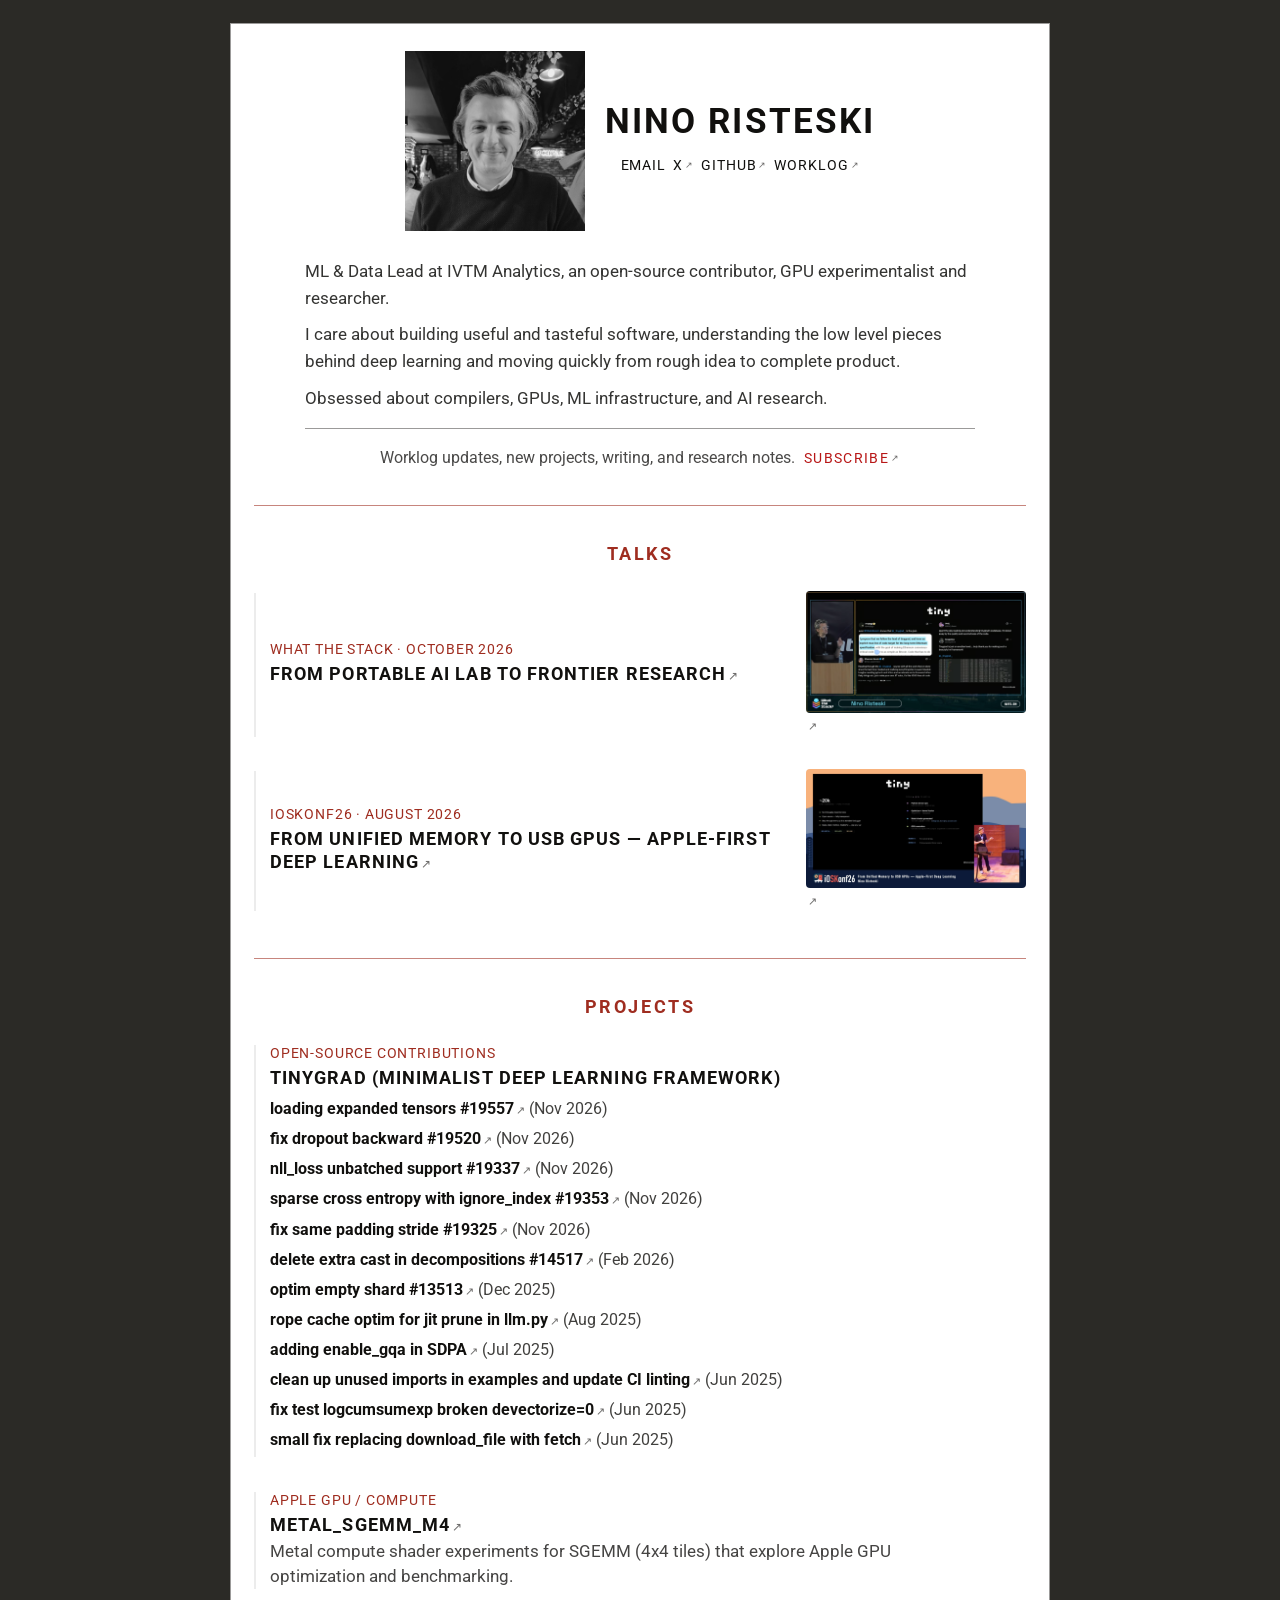
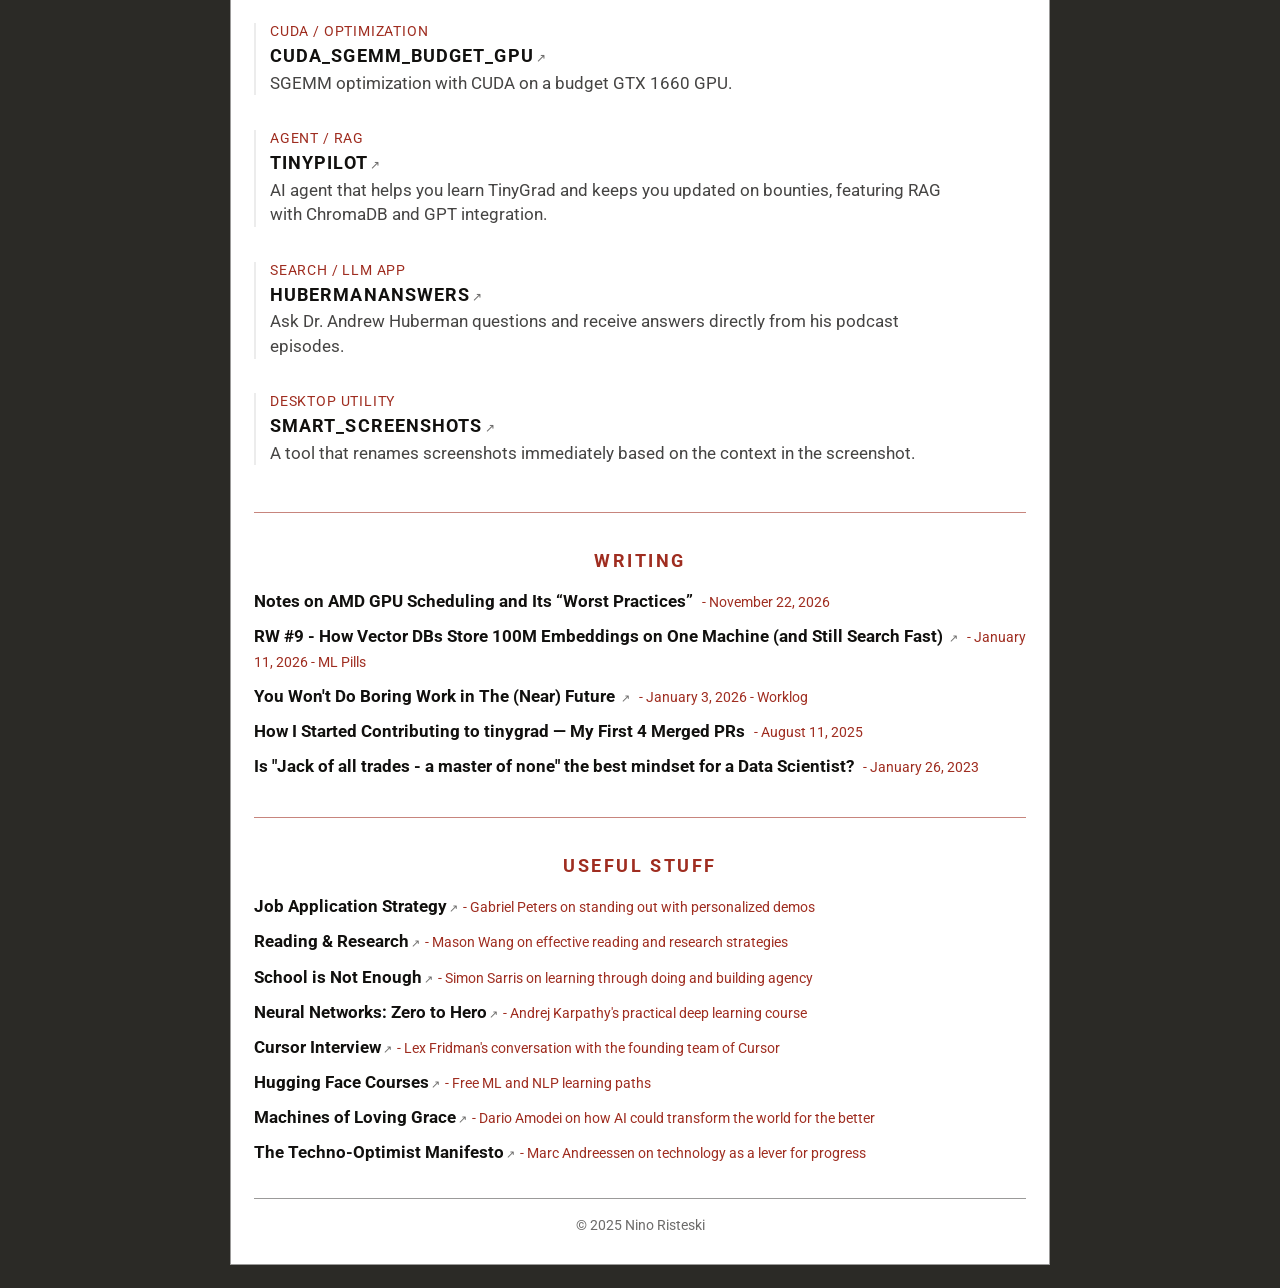
==== commit b00420d3: "add description next to Tinygrad heading Co-Authored-By: Claude Sonnet 5.5 <noreply@anthropic.com>" ====
--- a/index.html
+++ b/index.html
@@ -75,7 +75,7 @@
       <div class="projects-grid">
         <div class="project">
           <span class="item-kicker">Open-source Contributions</span>
-          <h3>Tinygrad</h3>
+          <h3>Tinygrad (minimalist deep learning framework)</h3>
           <ul class="project-commits">
             <li><a href="https://github.com/tinygrad/tinygrad/pull/19557"><strong>loading expanded tensors #19557</strong></a> (Nov 2026)</li>
             <li><a href="https://github.com/tinygrad/tinygrad/pull/19520"><strong>fix dropout backward #19520</strong></a> (Nov 2026)</li>
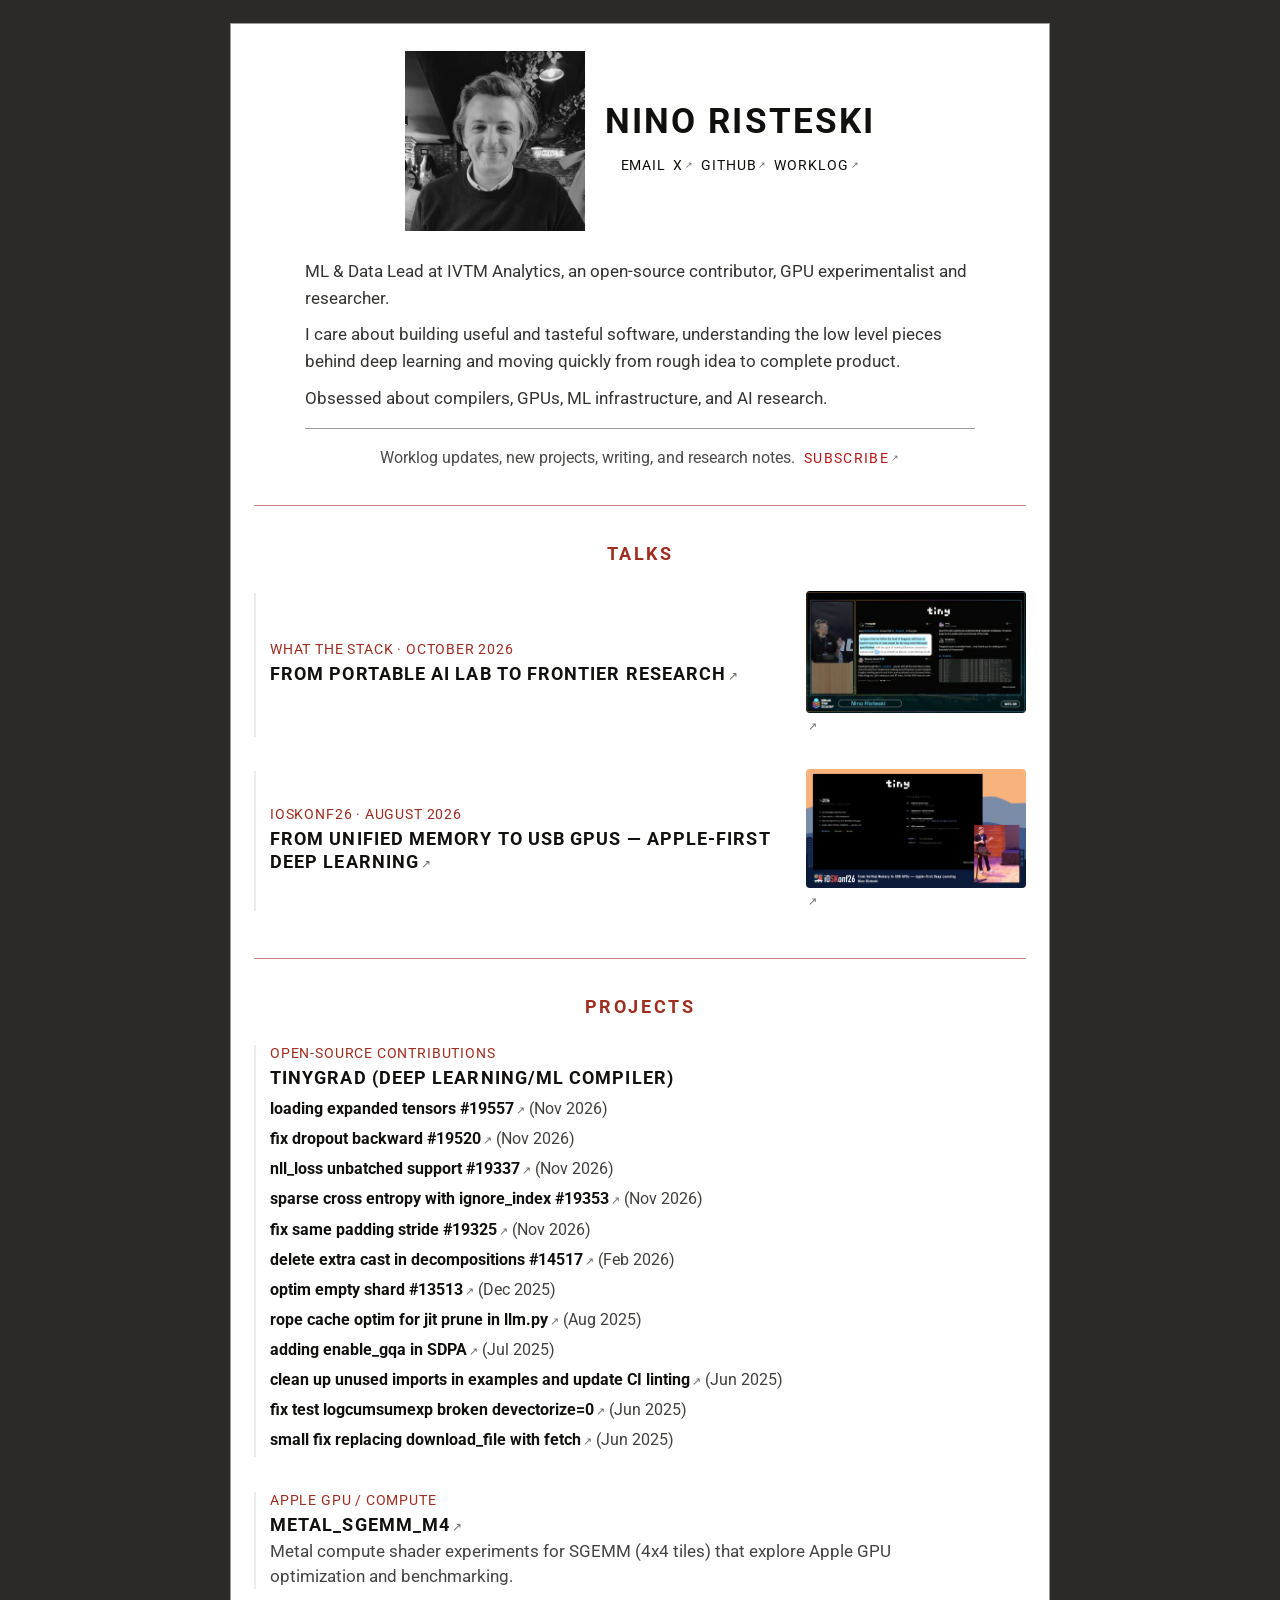
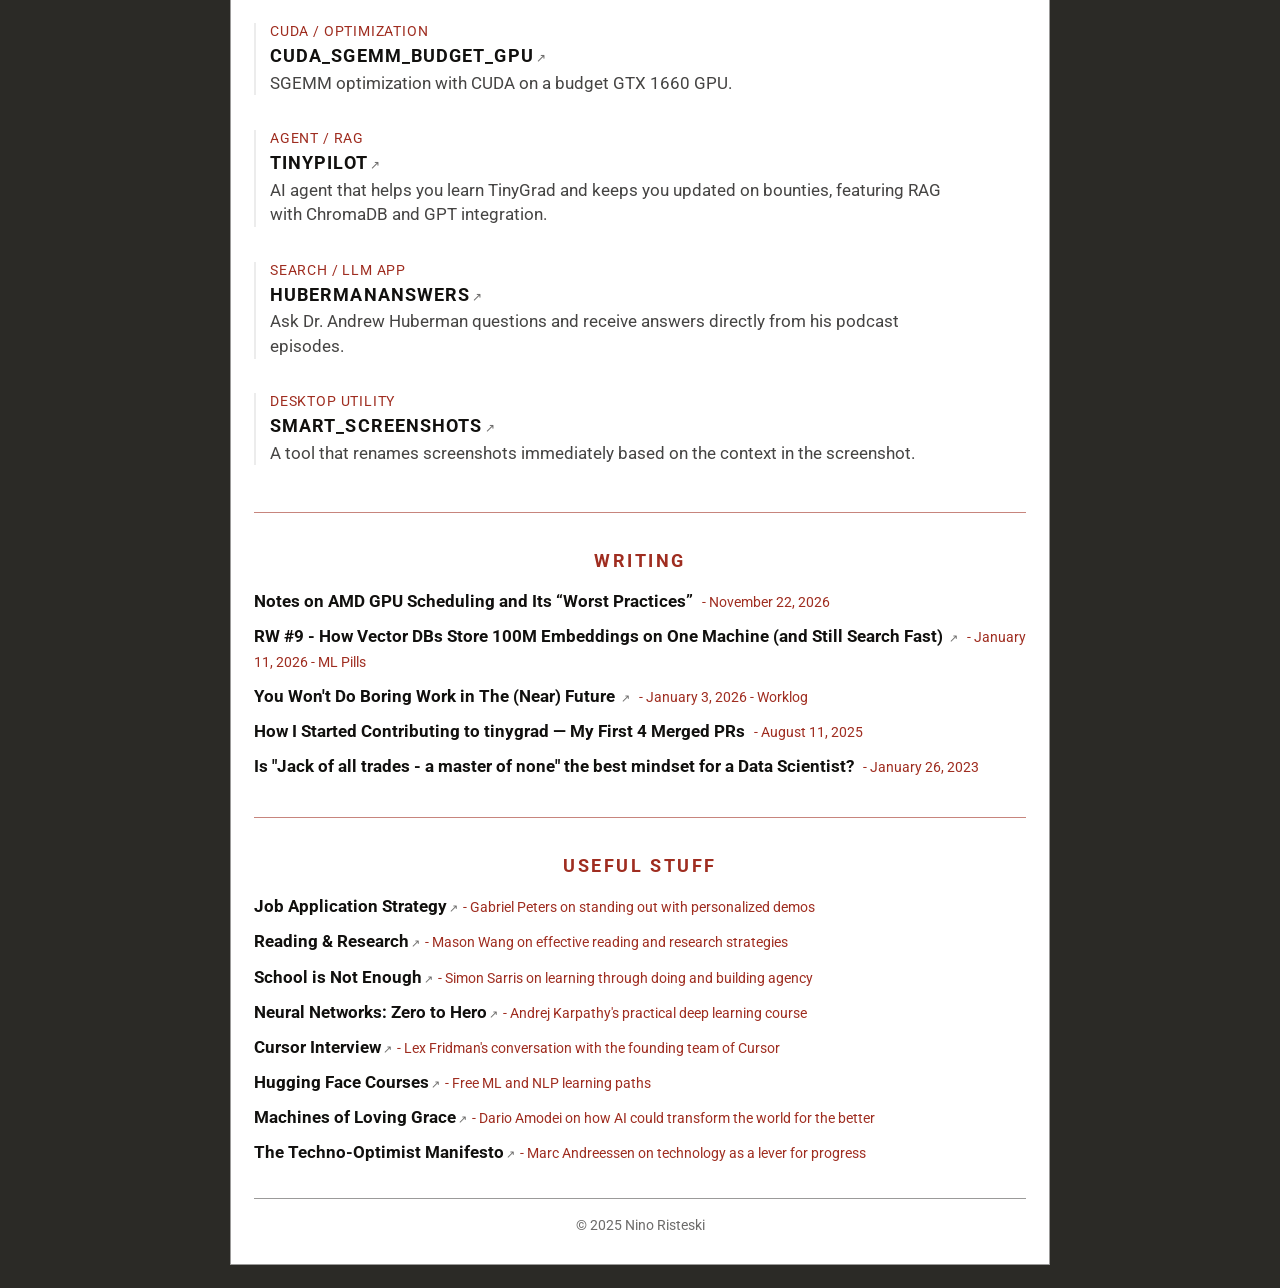
==== commit 2b052d1c: "update Tinygrad description Co-Authored-By: Claude Sonnet 5.5 <noreply@anthropic.com>" ====
--- a/index.html
+++ b/index.html
@@ -75,7 +75,7 @@
       <div class="projects-grid">
         <div class="project">
           <span class="item-kicker">Open-source Contributions</span>
-          <h3>Tinygrad (minimalist deep learning framework)</h3>
+          <h3>Tinygrad (deep learning/ml compiler)</h3>
           <ul class="project-commits">
             <li><a href="https://github.com/tinygrad/tinygrad/pull/19557"><strong>loading expanded tensors #19557</strong></a> (Nov 2026)</li>
             <li><a href="https://github.com/tinygrad/tinygrad/pull/19520"><strong>fix dropout backward #19520</strong></a> (Nov 2026)</li>
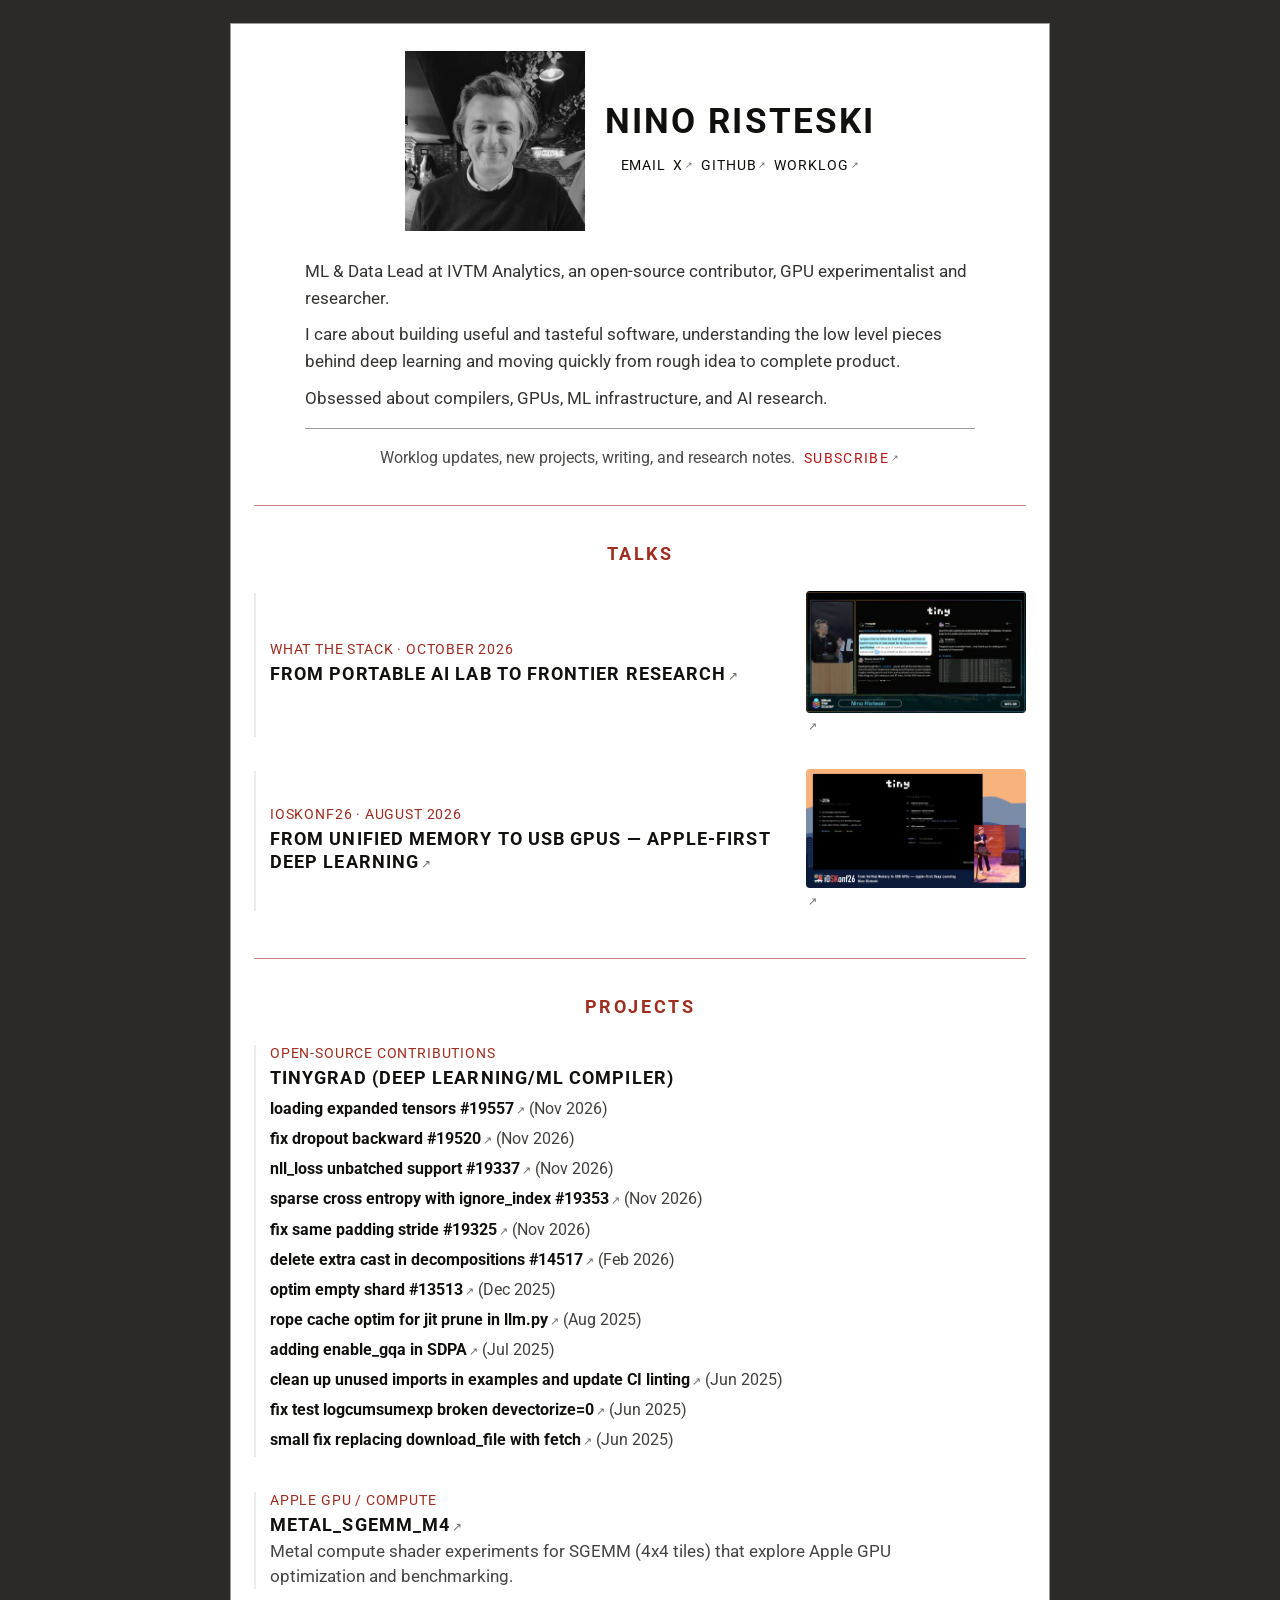
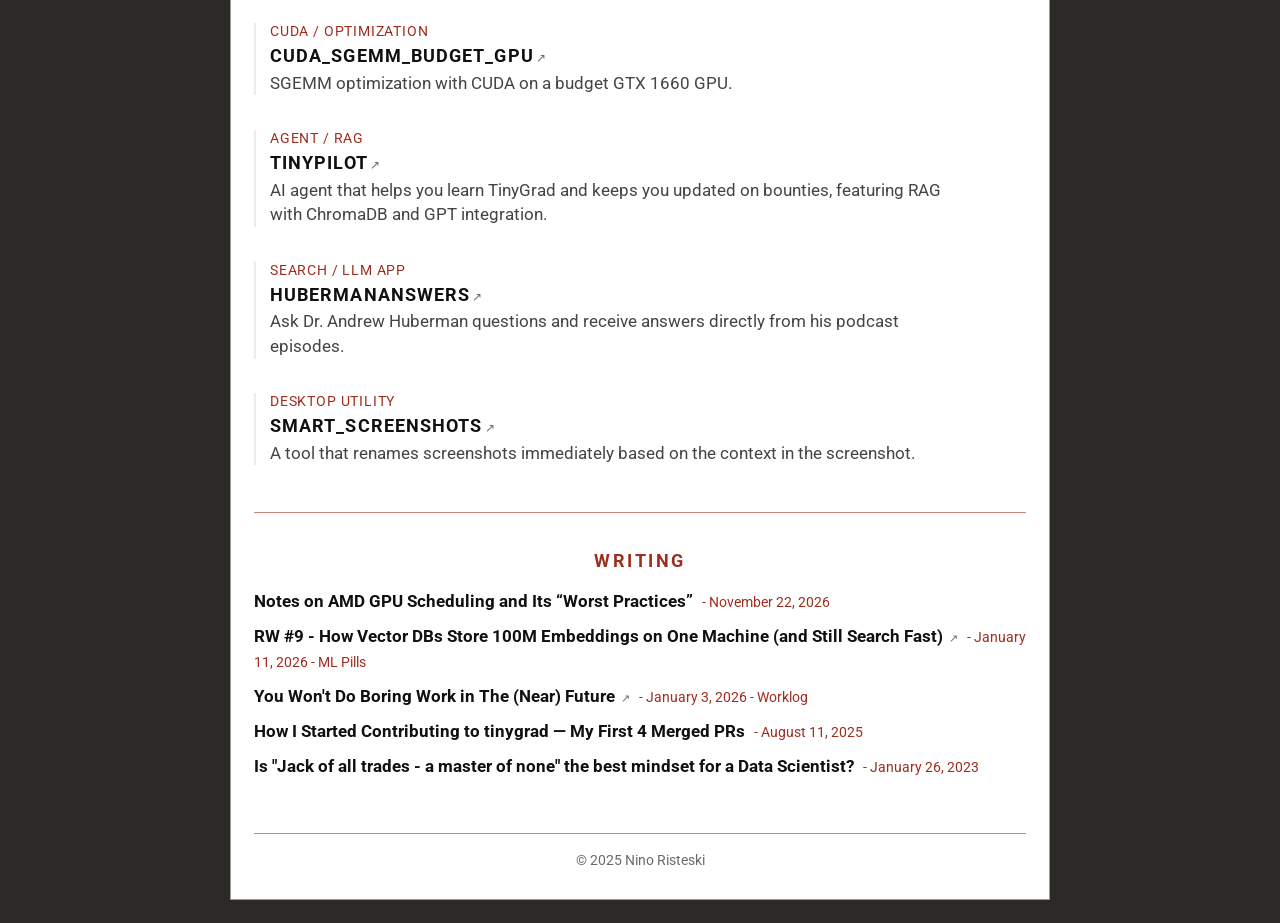
==== commit 9c892a02: "remove Useful Stuff section Co-Authored-By: Claude Sonnet 5.5 <noreply@anthropic.com>" ====
--- a/index.html
+++ b/index.html
@@ -155,20 +155,6 @@
       </ul>
     </section>
 
-    <section id="recommendations">
-      <h2>Useful Stuff</h2>
-      <ul class="recommendations-list">
-        <li><a href="https://x.com/GabrielPeterss4/status/1898566138352820561"><strong>Job Application Strategy</strong></a><span class="item-note">Gabriel Peters on standing out with personalized demos</span></li>
-        <li><a href="https://masonjwang.com/writing/reading-research"><strong>Reading & Research</strong></a><span class="item-note">Mason Wang on effective reading and research strategies</span></li>
-        <li><a href="https://map.simonsarris.com/p/school-is-not-enough"><strong>School is Not Enough</strong></a><span class="item-note">Simon Sarris on learning through doing and building agency</span></li>
-        <li><a href="https://karpathy.ai/zero-to-hero.html"><strong>Neural Networks: Zero to Hero</strong></a><span class="item-note">Andrej Karpathy's practical deep learning course</span></li>
-        <li><a href="https://x.com/lexfridman/status/1843010390772605183"><strong>Cursor Interview</strong></a><span class="item-note">Lex Fridman's conversation with the founding team of Cursor</span></li>
-        <li><a href="https://huggingface.co/learn"><strong>Hugging Face Courses</strong></a><span class="item-note">Free ML and NLP learning paths</span></li>
-        <li><a href="https://darioamodei.com/machines-of-loving-grace"><strong>Machines of Loving Grace</strong></a><span class="item-note">Dario Amodei on how AI could transform the world for the better</span></li>
-        <li><a href="https://a16z.com/the-techno-optimist-manifesto/"><strong>The Techno-Optimist Manifesto</strong></a><span class="item-note">Marc Andreessen on technology as a lever for progress</span></li>
-      </ul>
-    </section>
-
     <footer>
       <p>© 2025 Nino Risteski</p>
     </footer>
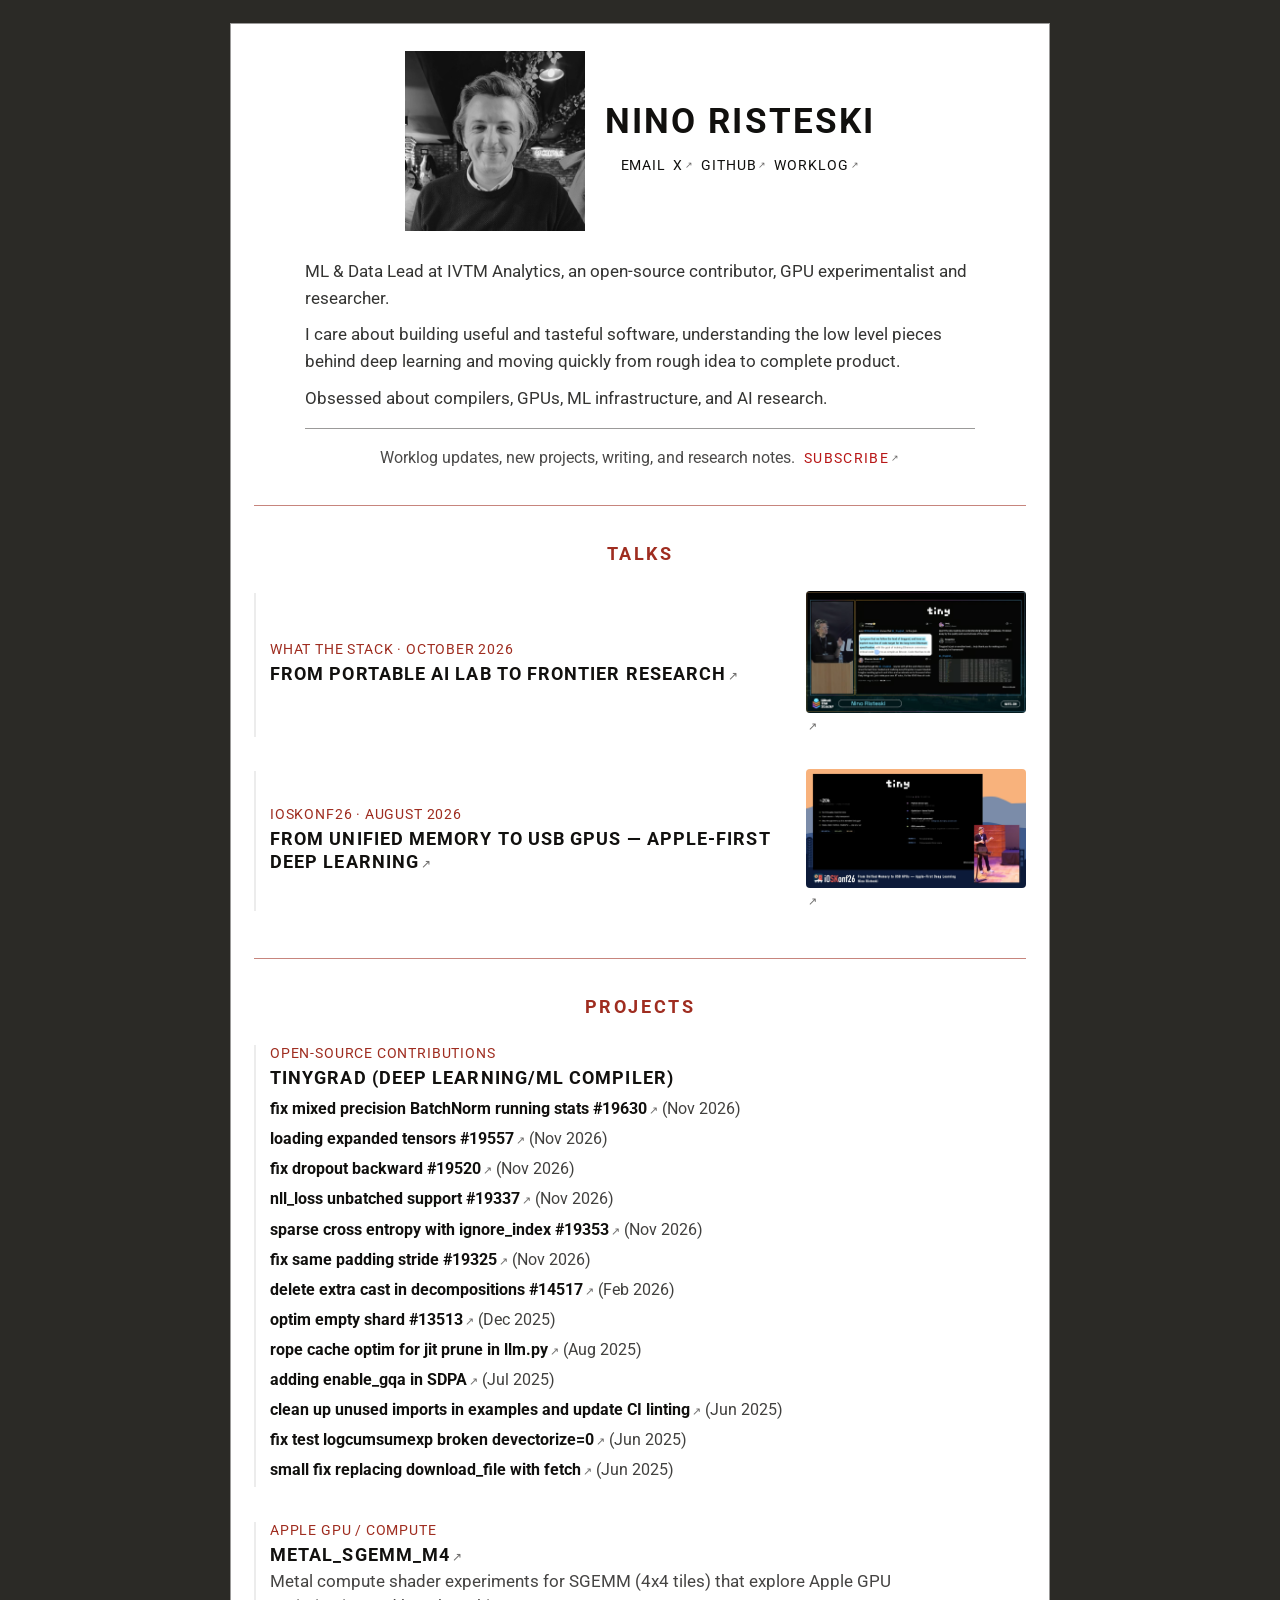
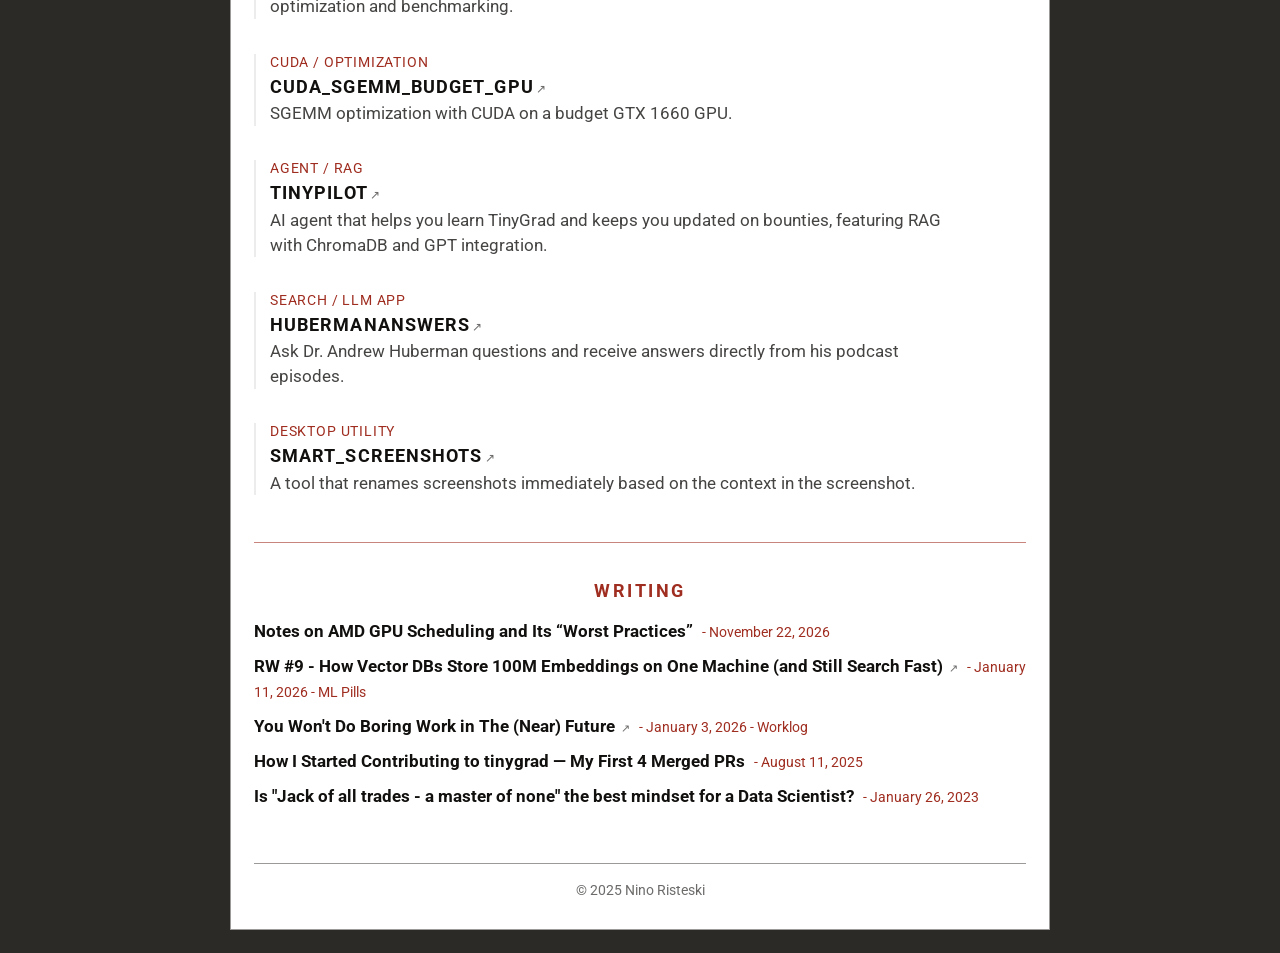
==== commit d14eb7bd: "add tinygrad PR #19630 Co-Authored-By: Claude Sonnet 5.5 <noreply@anthropic.com>" ====
--- a/index.html
+++ b/index.html
@@ -77,6 +77,7 @@
           <span class="item-kicker">Open-source Contributions</span>
           <h3>Tinygrad (deep learning/ml compiler)</h3>
           <ul class="project-commits">
+            <li><a href="https://github.com/tinygrad/tinygrad/pull/19630"><strong>fix mixed precision BatchNorm running stats #19630</strong></a> (Nov 2026)</li>
             <li><a href="https://github.com/tinygrad/tinygrad/pull/19557"><strong>loading expanded tensors #19557</strong></a> (Nov 2026)</li>
             <li><a href="https://github.com/tinygrad/tinygrad/pull/19520"><strong>fix dropout backward #19520</strong></a> (Nov 2026)</li>
             <li><a href="https://github.com/tinygrad/tinygrad/pull/19337"><strong>nll_loss unbatched support #19337</strong></a> (Nov 2026)</li>
